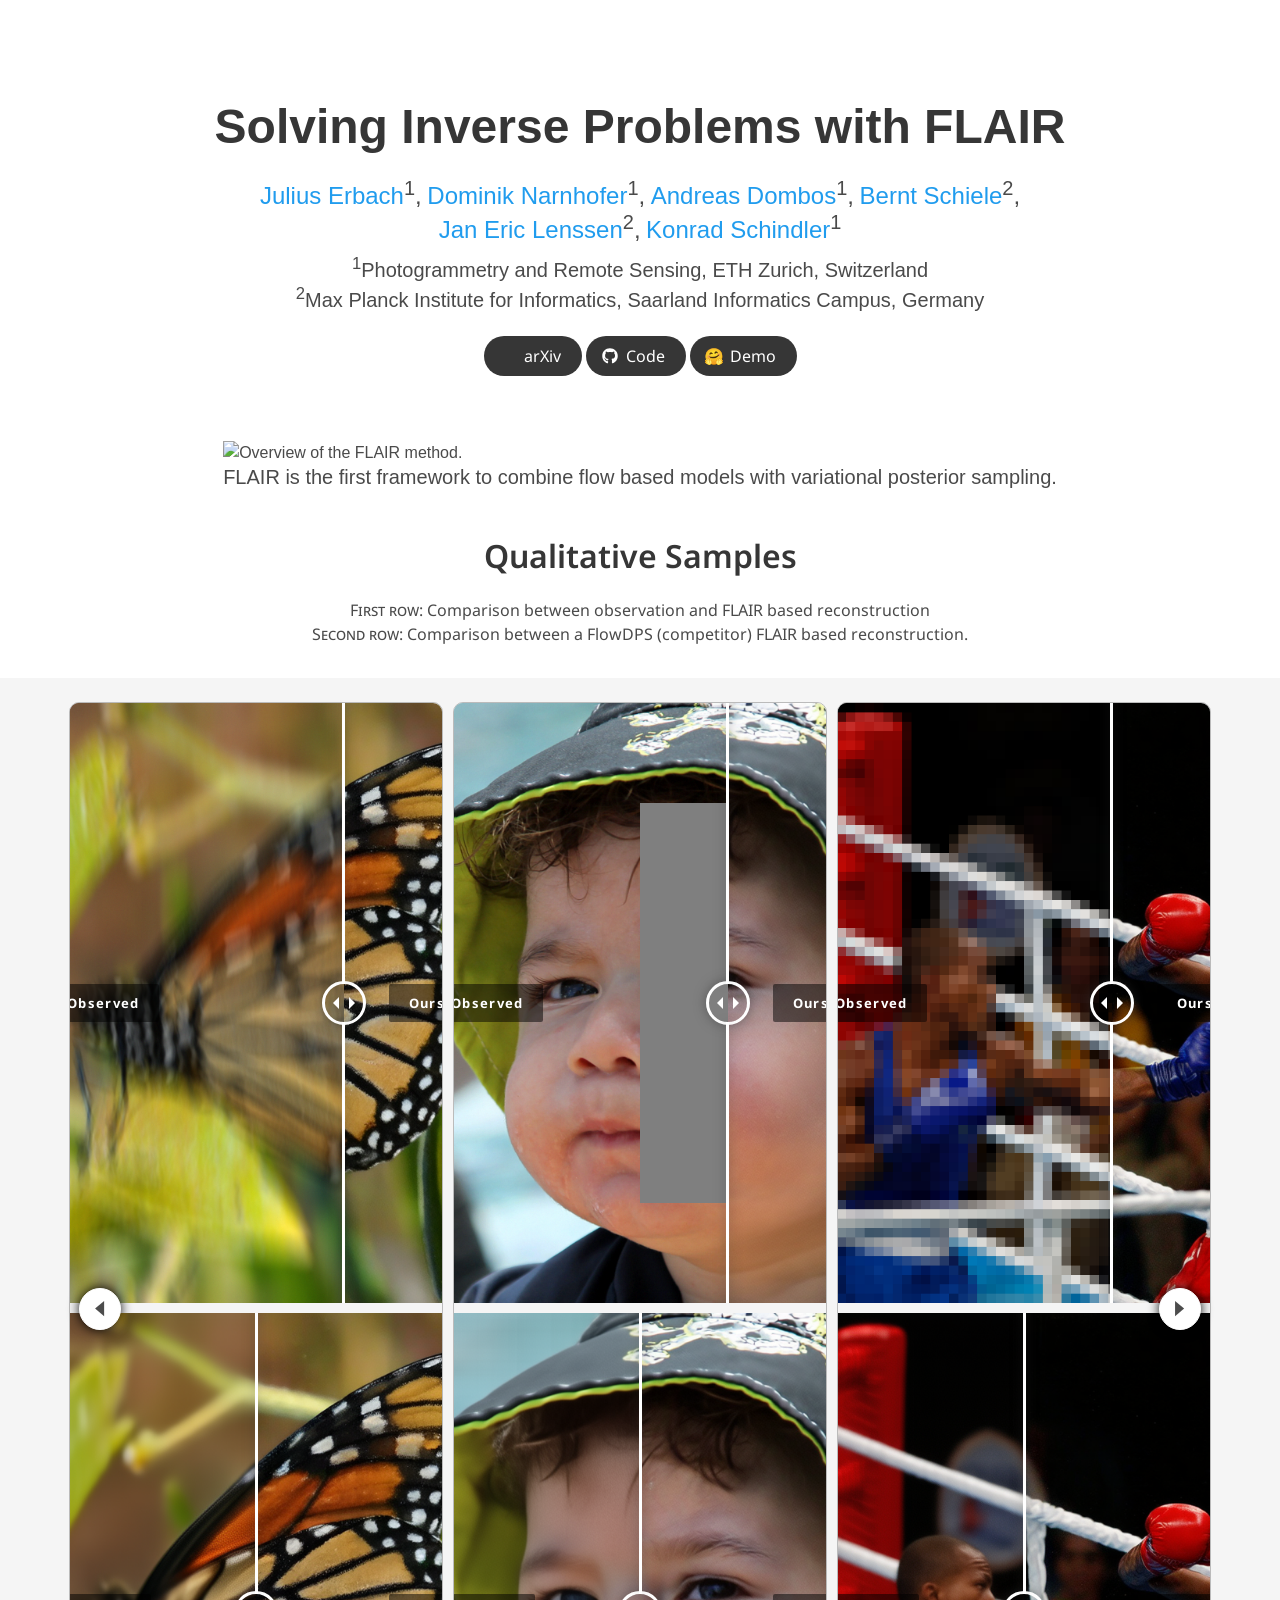
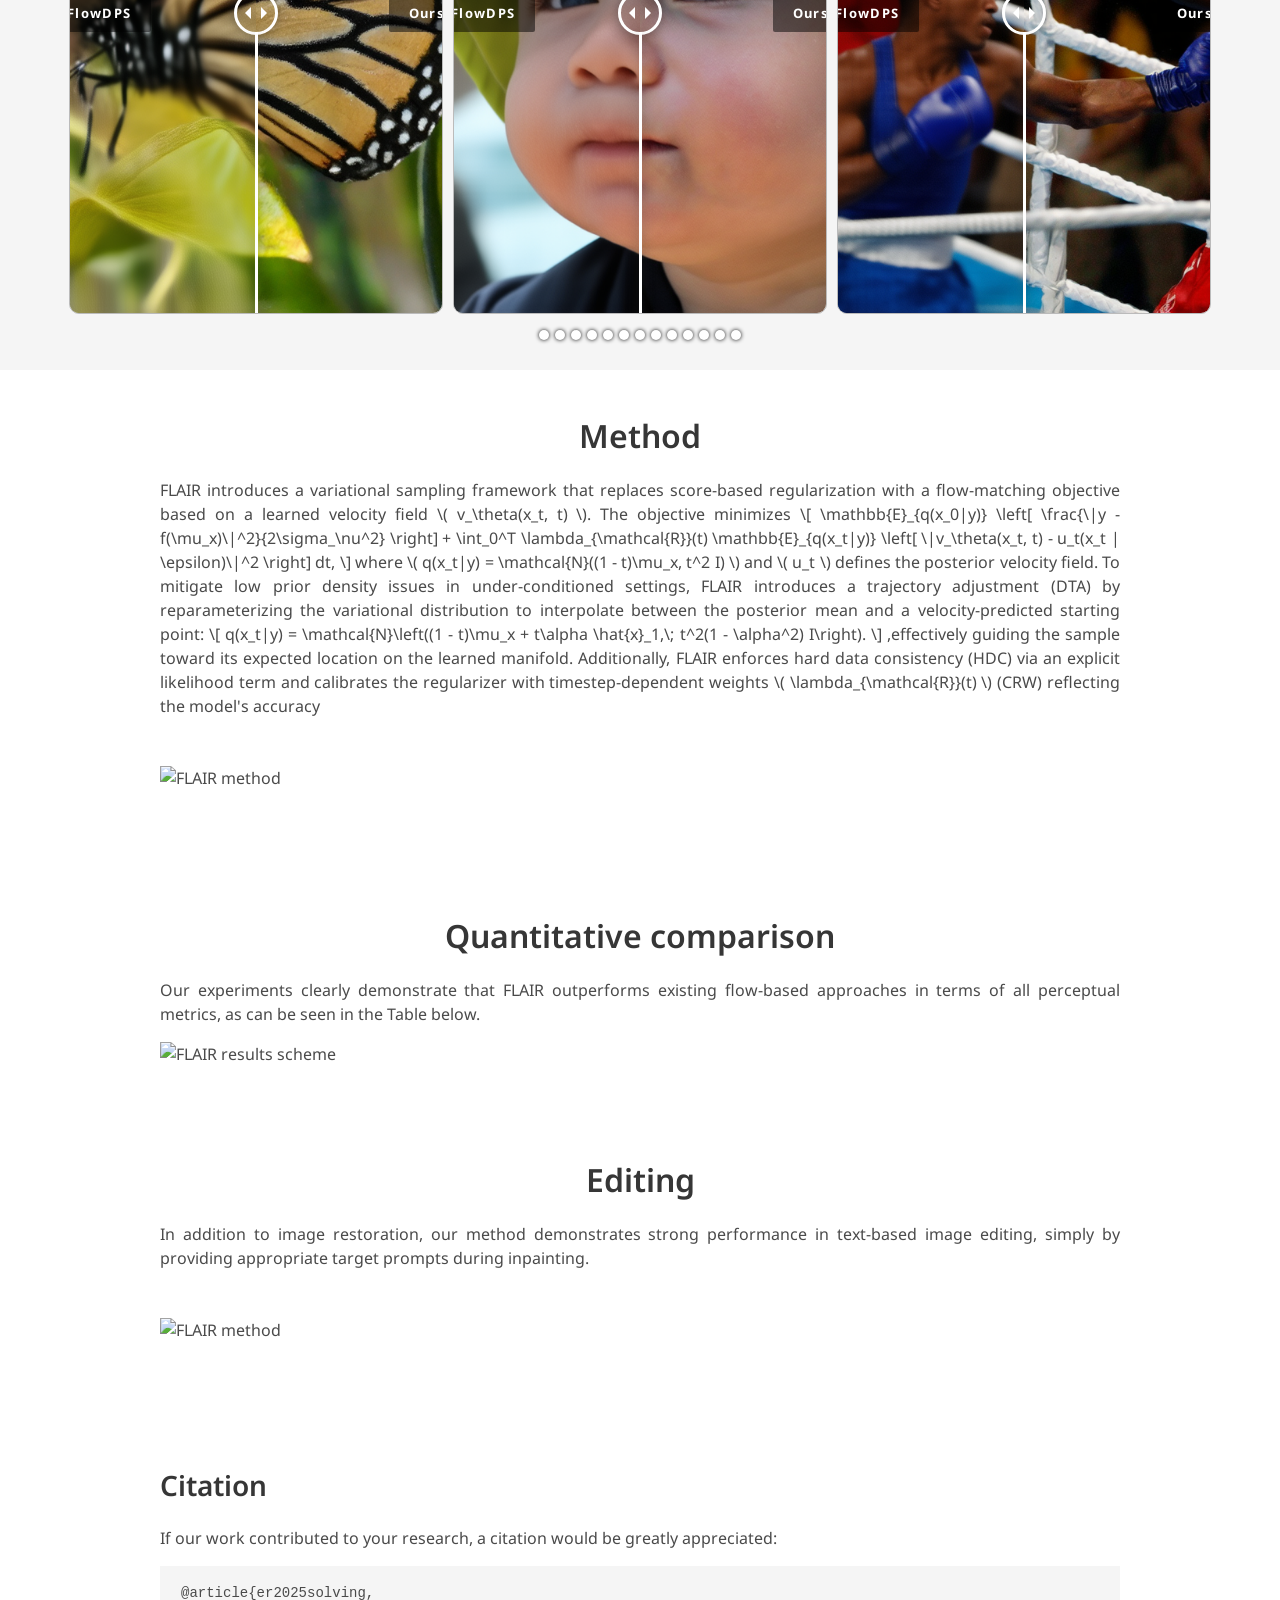
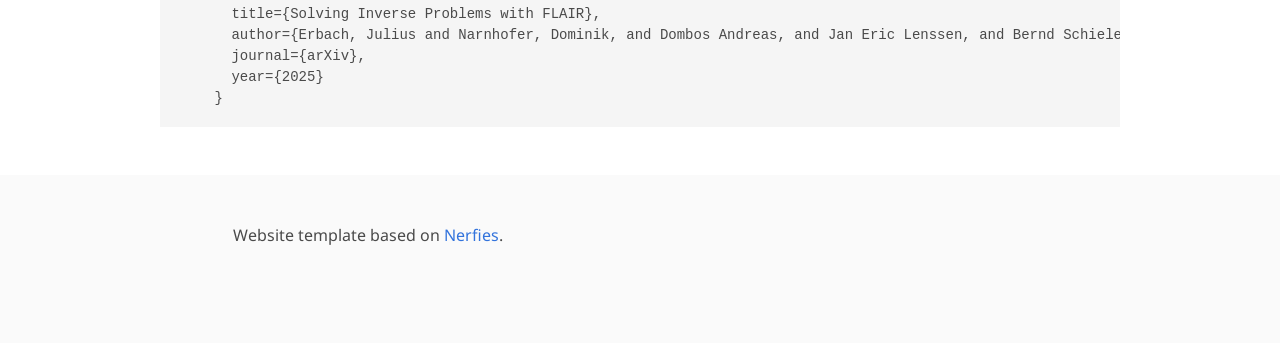
==== index.html @ f35fcb61 "init" ====
<!DOCTYPE html>
<html>
<head>
  <meta charset="utf-8">
  <meta name="description" content="FLAIR introduces a variational sampling framework with flow-matching objectives for accurate and data-consistent inverse problem solving..">
  <meta name="keywords" content="FLAIR, Inverse Problems, Flow Matching, SD3, Variational Posterior Sampling">
  <meta name="viewport" content="width=device-width, initial-scale=1">
  <meta name="robots" content="index, follow">
  <link rel="canonical" href="https://inverseFLAIR.github.io/">
  <title>Solving Inverse Problems with FLAIR</title>


  <meta property="og:title" content="Solving Inverse Problems with FLAIR">
  <meta property="og:description" content="FLAIR is a variational posterior sampling framework using flow matching models.">
  <meta property="og:type" content="article">
  <meta property="og:url" content="https://inverseFLAIR.github.io/">
  <meta property="og:image" content="https://inverseFLAIR.github.io/static/imgs/teaser3.svg">

  <meta name="twitter:card" content="summary_large_image">
  <meta name="twitter:title" content="Solving Inverse Problems with FLAIR">
  <meta name="twitter:description" content="FLAIR is a variational posterior sampling framework using flow matching models.">
  <meta name="twitter:image" content="https://inverseFLAIR.github.io/static/imgs/teaser3.svg">




  <!-- Google tag (gtag.js) -->
  <!--
  <script async src="https://www.googletagmanager.com/gtag/js?id=G-ESZM8CZ1BH"></script>
  <script>
    window.dataLayer = window.dataLayer || [];
    function gtag(){dataLayer.push(arguments);}
    gtag('js', new Date());

    gtag('config', 'G-ESZM8CZ1BH');
  </script>
  -->

  <link href="https://fonts.googleapis.com/css?family=Google+Sans|Noto+Sans|Castoro"
        rel="stylesheet">

  <link rel="stylesheet" href="./static/css/bulma.min.css">
  <link rel="stylesheet" href="./static/css/bulma-carousel.min.css">
  <link rel="stylesheet" href="./static/css/bulma-slider.min.css">
  <link rel="stylesheet" href="./static/css/twentytwenty.css">
  <link rel="stylesheet" href="./static/css/fontawesome.all.min.css">
  <link rel="stylesheet"
        href="https://cdn.jsdelivr.net/gh/jpswalsh/academicons@1/css/academicons.min.css">
  <link rel="stylesheet" href="./static/css/index.css">
  <!-- <link rel="icon" href="./static/images/fire.svg"> -->


  <script src="./js/jquery-3.2.1.min.js"></script>
  <script src="./js/jquery.event.move.js"></script>
  <script src="./js/jquery.twentytwenty.js"></script>
  <script src="./js/bulma-carousel.min.js"></script>
  <script src="./js/bulma-slider.min.js"></script>
  <script src="./js/fontawesome.all.min.js"></script>

  <!--MathJax-->
  <script>
    window.MathJax = {
      tex: {
        inlineMath: [['$', '$'], ['\\(', '\\)']]
      },
      svg: {
        fontCache: 'global'
      }
    };
  </script>
  <script type="text/javascript" id="MathJax-script" async src="https://cdn.jsdelivr.net/npm/mathjax@3/es5/tex-mml-chtml.js"></script>

  <script src="./static/js/index.js"></script>
</head>
<body>

<nav class="navbar" role="navigation" aria-label="main navigation">
  <div class="navbar-brand">
    <a role="button" class="navbar-burger" aria-label="menu" aria-expanded="false">
      <span aria-hidden="true"></span>
      <span aria-hidden="true"></span>
      <span aria-hidden="true"></span>
    </a>
  </div>
</nav>

<section class="hero">
  <div class="hero-body">
    <div class="container is-max-desktop">
      <div class="columns is-centered">
        <div class="column has-text-centered">
          <h1 class="title is-1 is-size-3-mobile publication-title">Solving Inverse Problems with FLAIR</h1>
          <div class="is-size-5 publication-authors">
            <span class="author-block">
              <a href="https://scholar.google.com/citations?user=ZLY6D_QAAAAJ&hl=de">Julius Erbach</a><sup>1</sup>,</span>
            <span class="author-block">
              <a href="https://scholar.google.com/citations?user=tFx8AhkAAAAJ&hl=en">Dominik Narnhofer</a><sup>1</sup>,</span>
            <span class="author-block">
              <a href="">Andreas Dombos</a><sup>1</sup>,
            </span>
            <span class="author-block">
              <a href="https://www.mpi-inf.mpg.de/departments/computer-vision-and-machine-learning/people/bernt-schiele">Bernt Schiele</a><sup>2</sup>,
            </span>
            <span class="author-block">
              <a href="https://geometric-rl.mpi-inf.mpg.de/">Jan Eric Lenssen</a><sup>2</sup>,
            </span>
            <span class="author-block">
              <a href="https://scholar.google.ch/citations?user=FZuNgqIAAAAJ&hl=en">Konrad Schindler</a><sup>1</sup>
            </span>
          </div>

          <div class="is-size-5 publication-authors footer-section">
            <span class="author-block-footer"><sup>1</sup>Photogrammetry and Remote Sensing, ETH Zurich, Switzerland</span>
            <span class="author-block-footer"><sup>2</sup>Max Planck Institute for Informatics, Saarland Informatics Campus, Germany</span>
          </div>

          <div class="column has-text-centered">
            <div class="publication-links">
              <!-- PDF Link. -->
              <!--<span class="link-block">
                <a href="static/pdf/paper.pdf" target="_blank"
                   class="external-link button is-normal is-rounded is-dark">
                  <span class="icon">
                      <i class="fas fa-file-pdf"></i>
                  </span>
                  <span>Paper</span>
                </a>
              </span>-->
              <span class="link-block">
                <a href="XXX" target="_blank"
                   class="external-link button is-normal is-rounded is-dark">
                  <span class="icon">
                      <i class="ai ai-arxiv"></i>
                  </span>
                  <span>arXiv</span>
                </a>
              </span>
              <!-- Code Link. -->
              <span class="link-block">
                <a href="XXX" target="_blank"
                   class="external-link button is-normal is-rounded is-dark">
                  <span class="icon">
                      <i class="fab fa-github"></i>
                  </span>
                  <span>Code</span>
                  </a>
              </span>
              <!-- Hugging Face Space -->
              <span class="link-block">
                <a href="XXX" target="_blank" rel="noopener noreferrer"
                    class="external-link button is-normal is-rounded is-dark">
                <span class="icon">
                    &#129303;
                </span>
                <span>Demo</span>
                </a>
                </span>
            </div>

          </div>
        </div>
      </div>
    </div>
  </div>
</section>

<section class="hero teaser">
  <div class="container is-max-desktop">
    <div class="hero-body">
      <img id="method_train" width="100%" src="./static/imgs/teaser3.svg" alt="Overview of the FLAIR method."/>
      <h2 class="subtitle has-text-centered">
          <span class="dnerf">FLAIR</span> is the first framework to combine flow based models with variational posterior sampling.
      </h2>
    </div>
  </div>
</section>

<!--
<section class="section pt-0 pb-4">
  <div class="container is-max-desktop">
    <div class="columns is-centered has-text-centered">
      <div class="column is-four-fifths">
        <h2 class="title is-3">Continuously sampled super resolution</h2>
      </div>
    </div>
  </div>
</section>

<section class="section">
  <div class="container is-max-desktop">
    <div class="columns is-centered">
      <div class="column is-narrow">
        <div class="interpolation-panel
                    is-flex
                    is-align-items-center
                    p-4"
             style="border-radius: 10px; background-color: #f5f5f5;">
          <div class="has-text-centered mr-4"> style="width: 100%;"
                 alt="Interpolate start reference image." />
            <p>Input Image</p>
          </div>
          <div>
            <div id="interpolation-image-wrapper">Loading...</div>
            <p id="scale-info" class="has-text-centered has-text-info"></p>
            <input class="slider is-large is-info"
                   id="interpolation-slider"
                   step="1" min="0" max="100" value="0" type="range">
          </div>
        </div>
      </div>
    </div>
  </div>
</section>
-->




<section class="section pt-0 pb-4">
  <div class="container is-max-desktop">
    <div class="columns is-centered has-text-centered">
      <div class="column is-four-fifths" >
        <h2 class="title is-3 is-spaced">Qualitative Samples</h2>
        <span class="dnerf">First row:</span> Comparison between observation and FLAIR based reconstruction<br>
        <span class="dnerf">Second row:</span> Comparison between a FlowDPS (competitor) FLAIR based reconstruction.

      </div>
    </div>
  </div>
</section>


<section class="hero is-light is-small mt-4" id="gallery">
  <div class="hero-body">
    <div class="container">
      <div id="results-carousel-horizontal" class="carousel results-carousel">


        <div class="twoitem">
          <div class="twentytwenty-container twentytwenty-container-top">
            <div class="cmpcontent">
              <img src="/static/paper_figs/example_images/samples/input/0005.png">
            </div>
            <div class="cmpcontent">
              <img src="/static/paper_figs/example_images/samples/result/5.png">
            </div>
          </div>
          <div class="twentytwenty-container twentytwenty-container-bot">
            <div class="cmpcontent">
              <img src="/static/paper_figs/example_images/samples/flowdps/0005.png">
            </div>
            <div class="cmpcontent">
              <img src="/static/paper_figs/example_images/samples/result/5.png">
            </div>
          </div>
        </div>

        <div class="twoitem">
          <div class="twentytwenty-container twentytwenty-container-top">
            <div class="cmpcontent">
              <img src="/static/paper_figs/example_images/samples/input/70.png">
            </div>
            <div class="cmpcontent">
              <img src="/static/paper_figs/example_images/samples/result/70.png">
            </div>
          </div>
          <div class="twentytwenty-container twentytwenty-container-bot">
            <div class="cmpcontent">
              <img src="/static/paper_figs/example_images/samples/flowdps/70.png">
            </div>
            <div class="cmpcontent">
              <img src="/static/paper_figs/example_images/samples/result/70.png">
            </div>
          </div>
        </div>

        <div class="twoitem">
          <div class="twentytwenty-container twentytwenty-container-top">
            <div class="cmpcontent">
              <img src="/static/paper_figs/example_images/additional_samples_Div2k_SR12/Observation_108.png">
            </div>
            <div class="cmpcontent">
              <img src="/static/paper_figs/example_images/additional_samples_Div2k_SR12/FLAIR_108.png">
            </div>
          </div>
          <div class="twentytwenty-container twentytwenty-container-bot  disable-crop">
            <div class="cmpcontent">
              <img src="/static/paper_figs/example_images/additional_samples_Div2k_SR12/FlowDPS_108.png">
            </div>
            <div class="cmpcontent">
              <img src="/static/paper_figs/example_images/additional_samples_Div2k_SR12/FLAIR_108.png">
            </div>
          </div>
        </div>

        <div class="twoitem">
          <div class="twentytwenty-container twentytwenty-container-top">
            <div class="cmpcontent">
              <img src="/static/paper_figs/example_images/additional_samples_FFHQ_inpaint/Observation_15.png">
            </div>
            <div class="cmpcontent">
              <img src="/static/paper_figs/example_images/additional_samples_FFHQ_inpaint/FLAIR_15.png">
            </div>
          </div>
          <div class="twentytwenty-container twentytwenty-container-bot  disable-crop">
            <div class="cmpcontent">
              <img src="/static/paper_figs/example_images/additional_samples_FFHQ_inpaint/FlowDPS_15.png">
            </div>
            <div class="cmpcontent">
              <img src="/static/paper_figs/example_images/additional_samples_FFHQ_inpaint/FLAIR_15.png">
            </div>
          </div>
        </div>

        <div class="twoitem">
          <div class="twentytwenty-container twentytwenty-container-top">
            <div class="cmpcontent">
              <img src="/static/paper_figs/example_images/additional_samples_Div2k_inpainting/Observation_353.png">
            </div>
            <div class="cmpcontent">
              <img src="/static/paper_figs/example_images/additional_samples_Div2k_inpainting/FLAIR_353.png">
            </div>
          </div>
          <div class="twentytwenty-container twentytwenty-container-bot  disable-crop">
            <div class="cmpcontent">
              <img src="/static/paper_figs/example_images/additional_samples_Div2k_inpainting/FlowDPS_353.png">
            </div>
            <div class="cmpcontent">
              <img src="/static/paper_figs/example_images/additional_samples_Div2k_inpainting/FLAIR_353.png">
            </div>
          </div>
        </div>
        

        <div class="twoitem">
          <div class="twentytwenty-container twentytwenty-container-top">
            <div class="cmpcontent">
              <img src="/static/paper_figs/example_images/additional_samples_Div2k_SR12/Observation_473.png">
            </div>
            <div class="cmpcontent">
              <img src="/static/paper_figs/example_images/additional_samples_Div2k_SR12/FLAIR_473.png">
            </div>
          </div>
          <div class="twentytwenty-container twentytwenty-container-bot  disable-crop">
            <div class="cmpcontent">
              <img src="/static/paper_figs/example_images/additional_samples_Div2k_SR12/FlowDPS_473.png">
            </div>
            <div class="cmpcontent">
              <img src="/static/paper_figs/example_images/additional_samples_Div2k_SR12/FLAIR_473.png">
            </div>
          </div>
        </div>

        <div class="twoitem">
          <div class="twentytwenty-container twentytwenty-container-top">
            <div class="cmpcontent">
              <img src="/static/paper_figs/example_images/additional_samples_FFHQ_SR12/Observation_51.png">
            </div>
            <div class="cmpcontent">
              <img src="/static/paper_figs/example_images/additional_samples_FFHQ_SR12/FLAIR_51.png">
            </div>
          </div>
          <div class="twentytwenty-container twentytwenty-container-bot  disable-crop">
            <div class="cmpcontent">
              <img src="/static/paper_figs/example_images/additional_samples_FFHQ_SR12/FlowDPS_51.png">
            </div>
            <div class="cmpcontent">
              <img src="/static/paper_figs/example_images/additional_samples_FFHQ_SR12/FLAIR_51.png">
            </div>
          </div>
        </div>

        <div class="twoitem">
          <div class="twentytwenty-container twentytwenty-container-top">
            <div class="cmpcontent">
              <img src="/static/paper_figs/example_images/additional_samples_Div2k_mb/Observation_634.png">
            </div>
            <div class="cmpcontent">
              <img src="/static/paper_figs/example_images/additional_samples_Div2k_mb/FLAIR_634.png">
            </div>
          </div>
          <div class="twentytwenty-container twentytwenty-container-bot  disable-crop">
            <div class="cmpcontent">
              <img src="/static/paper_figs/example_images/additional_samples_Div2k_mb/FlowDPS_634.png">
            </div>
            <div class="cmpcontent">
              <img src="/static/paper_figs/example_images/additional_samples_Div2k_mb/FLAIR_634.png">
            </div>
          </div>
        </div>

       

        <div class="twoitem">
          <div class="twentytwenty-container twentytwenty-container-top">
            <div class="cmpcontent">
              <img src="/static/paper_figs/example_images/additional_samples_FFHQ_inpaint/Observation_691.png">
            </div>
            <div class="cmpcontent">
              <img src="/static/paper_figs/example_images/additional_samples_FFHQ_inpaint/FLAIR_691.png">
            </div>
          </div>
          <div class="twentytwenty-container twentytwenty-container-bot  disable-crop">
            <div class="cmpcontent">
              <img src="/static/paper_figs/example_images/additional_samples_FFHQ_inpaint/FlowDPS_691.png">
            </div>
            <div class="cmpcontent">
              <img src="/static/paper_figs/example_images/additional_samples_FFHQ_inpaint/FLAIR_691.png">
            </div>
          </div>
        </div>

        <div class="twoitem">
          <div class="twentytwenty-container twentytwenty-container-top">
            <div class="cmpcontent">
              <img src="/static/paper_figs/example_images/additional_samples_Div2k_mb/Observation_8.png">
            </div>
            <div class="cmpcontent">
              <img src="/static/paper_figs/example_images/additional_samples_Div2k_mb/FLAIR_8.png">
            </div>
          </div>
          <div class="twentytwenty-container twentytwenty-container-bot  disable-crop">
            <div class="cmpcontent">
              <img src="/static/paper_figs/example_images/additional_samples_Div2k_mb/FlowDPS_8.png">
            </div>
            <div class="cmpcontent">
              <img src="/static/paper_figs/example_images/additional_samples_Div2k_mb/FLAIR_8.png">
            </div>
          </div>
        </div>

        <div class="twoitem">
          <div class="twentytwenty-container twentytwenty-container-top">
            <div class="cmpcontent">
              <img src="/static/paper_figs/example_images/additional_samples_FFHQ_SR12/Observation_3.png">
            </div>
            <div class="cmpcontent">
              <img src="/static/paper_figs/example_images/additional_samples_FFHQ_SR12/FLAIR_3.png">
            </div>
          </div>
          <div class="twentytwenty-container twentytwenty-container-bot  disable-crop">
            <div class="cmpcontent">
              <img src="/static/paper_figs/example_images/additional_samples_FFHQ_SR12/FlowDPS_3.png">
            </div>
            <div class="cmpcontent">
              <img src="/static/paper_figs/example_images/additional_samples_FFHQ_SR12/FLAIR_3.png">
            </div>
          </div>
        </div>

        <div class="twoitem">
          <div class="twentytwenty-container twentytwenty-container-top">
            <div class="cmpcontent">
              <img src="/static/paper_figs/example_images/additional_samples_Div2k_inpainting/Observation_590.png">
            </div>
            <div class="cmpcontent">
              <img src="/static/paper_figs/example_images/additional_samples_Div2k_inpainting/FLAIR_590.png">
            </div>
          </div>
          <div class="twentytwenty-container twentytwenty-container-bot  disable-crop">
            <div class="cmpcontent">
              <img src="/static/paper_figs/example_images/additional_samples_Div2k_inpainting/FlowDPS_590.png">
            </div>
            <div class="cmpcontent">
              <img src="/static/paper_figs/example_images/additional_samples_Div2k_inpainting/FLAIR_590.png">
            </div>
          </div>
        </div>

        <div class="twoitem">
          <div class="twentytwenty-container twentytwenty-container-top">
            <div class="cmpcontent">
              <img src="/static/paper_figs/example_images/additional_samples_FFHQ_SR12/Observation_511.png">
            </div>
            <div class="cmpcontent">
              <img src="/static/paper_figs/example_images/additional_samples_FFHQ_SR12/FLAIR_511.png">
            </div>
          </div>
          <div class="twentytwenty-container twentytwenty-container-bot  disable-crop">
            <div class="cmpcontent">
              <img src="/static/paper_figs/example_images/additional_samples_FFHQ_SR12/FlowDPS_511.png">
            </div>
            <div class="cmpcontent">
              <img src="/static/paper_figs/example_images/additional_samples_FFHQ_SR12/FLAIR_511.png">
            </div>
          </div>
        </div>


      </div>
    </div>
  </div>
</section>



<section class="section">
  <div class="container is-max-desktop">
    <div class="columns is-centered has-text-centered">
      <div class="column is-four-fifths"  style="width: 100%;">
        <h2 class="title is-3">Method</h2>
        <div class="content has-text-justified">
          <p>
            <!-- FLAIR introduces a variational posterior sampling framework that approximates the posterior flow based on a learned velocity field \( v_\theta(x_t, t) \), guiding samples along a probabilistic trajectory between noise and data. It enforces hard data consistency (HDC) via an explicit likelihood term and calibrates the regularizer with timestep-dependent weights (CRW) reflecting the model's accuracy. To mitigate low prior density issues in under-conditioned settings, FLAIR introduces a trajectory adjustment (DTA) by reparameterizing the variational distribution to interpolate between the posterior mean and a velocity-predicted endpoint, enhancing stability and consistency of the sampled trajectories. -->
            FLAIR introduces a variational sampling framework that replaces score-based regularization with a flow-matching objective based on a learned velocity field \( v_\theta(x_t, t) \). The objective minimizes
            \[
            \mathbb{E}_{q(x_0|y)} \left[ \frac{\|y - f(\mu_x)\|^2}{2\sigma_\nu^2} \right] + \int_0^T \lambda_{\mathcal{R}}(t) \mathbb{E}_{q(x_t|y)} \left[ \|v_\theta(x_t, t) - u_t(x_t | \epsilon)\|^2 \right] dt,
            \]
            where \( q(x_t|y) = \mathcal{N}((1 - t)\mu_x, t^2 I) \) and \( u_t \) defines the posterior velocity field. 
            To mitigate low prior density issues in under-conditioned settings, FLAIR introduces a trajectory adjustment (DTA) by reparameterizing the variational distribution to interpolate between the posterior mean and a velocity-predicted starting point:
            \[
            q(x_t|y) = \mathcal{N}\left((1 - t)\mu_x + t\alpha \hat{x}_1,\; t^2(1 - \alpha^2) I\right).
            \]
            ,effectively guiding the sample toward its expected location on the learned manifold.
            Additionally, FLAIR enforces hard data consistency (HDC) via an explicit likelihood term and calibrates the regularizer with timestep-dependent weights \( \lambda_{\mathcal{R}}(t) \) (CRW) reflecting the model's accuracy      
          </p>
          <p>
            <img id="method_train" width="100%" src="./static/paper_figs/ablation_fig.svg" alt="FLAIR method" style="margin-top: 2em; margin-bottom: 2em;"" />
          </p>
        </div>
      </div>
    </div>
  </div>
</section>



<section class="section">
  <div class="container is-max-desktop">
    <!-- Paper results. -->
    <div class="columns is-centered has-text-centered">
      <div class="column is-four-fifths" style="width: 100%;">
        <h2 class="title is-3">Quantitative comparison</h2>
        <div class="content has-text-justified">
          <p>
            Our experiments clearly demonstrate that FLAIR outperforms existing flow-based approaches in terms of all perceptual metrics, as can be seen in the Table below.
          </p>
          <div class="publication-results">
            <img id="method_train" width="100%" src="./static/table.svg" alt="FLAIR results scheme"/>
          </div>
      </div>
    </div>
    <!--/ Paper results. -->
  </div>
</section>

<section class="section">
  <div class="container is-max-desktop">
    <div class="columns is-centered has-text-centered">
      <div class="column is-four-fifths"  style="width: 100%;">
        <h2 class="title is-3">Editing</h2>
        <div class="content has-text-justified">
          <p>
            In addition to image restoration, our method demonstrates strong performance in text-based image editing, simply by providing appropriate target prompts during inpainting.
          </p>
          <p>
            <img id="method_train" width="100%" src="./static/imgs/julius.svg" alt="FLAIR method" style="margin-top: 2em; margin-bottom: 2em;" />
          </p>
        </div>
      </div>
    </div>
  </div>
</section>


<script>
  $(window).on('load', function() {
    bulmaCarousel.attach('#results-carousel-horizontal', {
      slidesToScroll: 1,
      slidesToShow: 3,
      loop: true,
      infinite: true,
      autoplay: true,
      autoplaySpeed: 10000
    });

    /*bulmaCarousel.attach('#results-carousel-vertical', {
      slidesToScroll: 1,
      slidesToShow: 5,
      loop: true,
      autoplay: false,
    });*/

    $(".twentytwenty-container-top").twentytwenty({
      before_label: 'Observed',
      after_label: 'Ours',
      default_offset_pct: 0.7,
    });

    $(".twentytwenty-container-bot").twentytwenty({
      before_label: 'FlowDPS',
      after_label: 'Ours',
      default_offset_pct: 0.5,
    });

    // $(".twentytwenty-container-bottom").twentytwenty({
    //   before_label: 'FlowDPS',
    //   after_label: 'Ours',
    //   default_offset_pct: 0.5,
    // });

    $('.results-carousel').css({
      'max-height': '1500px',
      'visibility': 'visible'
    });
  });
</script>


<section class="section" id="BibTeX">
  <div class="container is-max-desktop content">
    <h2 class="title">Citation</h2>
    <p>If our work contributed to your research, a citation would be greatly appreciated:</p>
    <pre><code>@article{er2025solving,
      title={Solving Inverse Problems with FLAIR},
      author={Erbach, Julius and Narnhofer, Dominik, and Dombos Andreas, and Jan Eric Lenssen, and Bernd Schiele and Schindler, Konrad},
      journal={arXiv},
      year={2025}
    }</code></pre>
  </div>
</section>


<footer class="footer">
  <div class="container">
    </div>
    <div class="columns is-centered">
      <div class="column is-8">
        <div class="content">
          <p>
            Website template based on <a href="https://nerfies.github.io/">Nerfies</a>.
          </p>
        </div>
      </div>
    </div>
  </div>
</footer>

</body>
</html>
---- static/css/twentytwenty.css ----
.twentytwenty-horizontal .twentytwenty-handle:before,
.twentytwenty-horizontal .twentytwenty-handle:after,
.twentytwenty-vertical .twentytwenty-handle:before,
.twentytwenty-vertical .twentytwenty-handle:after {
    content: " ";
    display: block;
    background: white;
    position: absolute;
    z-index: 30;
    -webkit-box-shadow: 0px 0px 12px rgba(51, 51, 51, 0.5);
    -moz-box-shadow: 0px 0px 12px rgba(51, 51, 51, 0.5);
    box-shadow: 0px 0px 12px rgba(51, 51, 51, 0.5);
}

.twentytwenty-horizontal .twentytwenty-handle:before,
.twentytwenty-horizontal .twentytwenty-handle:after {
    width: 3px;
    height: 9999px;
    left: 50%;
    margin-left: -1.5px;
}

.twentytwenty-vertical .twentytwenty-handle:before,
.twentytwenty-vertical .twentytwenty-handle:after {
    width: 9999px;
    height: 3px;
    top: 50%;
    margin-top: -1.5px;
}

.twentytwenty-before-label,
.twentytwenty-after-label,
.twentytwenty-overlay {
    position: absolute;
    top: 0;
    width: 100%;
    height: 100%;
}

.twentytwenty-before-label,
.twentytwenty-after-label,
.twentytwenty-overlay {
    -webkit-transition-duration: 0.5s;
    -moz-transition-duration: 0.5s;
    transition-duration: 0.5s;
}

.twentytwenty-before-label,
.twentytwenty-after-label {
    -webkit-transition-property: opacity;
    -moz-transition-property: opacity;
    transition-property: opacity;
}

.twentytwenty-before-label:before,
.twentytwenty-after-label:before {
    color: white;
    font-size: 13px;
    letter-spacing: 0.1em;
}

.twentytwenty-before-label:before,
.twentytwenty-after-label:before {
    position: absolute;
    background: rgba(255, 255, 255, 0.2);
    line-height: 38px;
    padding: 0 20px;
    -webkit-border-radius: 2px;
    -moz-border-radius: 2px;
    border-radius: 2px;
}

.twentytwenty-horizontal .twentytwenty-before-label:before,
.twentytwenty-horizontal .twentytwenty-after-label:before {
    top: 50%;
    margin-top: -19px;
}

.twentytwenty-vertical .twentytwenty-before-label:before,
.twentytwenty-vertical .twentytwenty-after-label:before {
    left: 50%;
    margin-left: -45px;
    text-align: center;
    width: 90px;
}

.twentytwenty-left-arrow,
.twentytwenty-right-arrow,
.twentytwenty-up-arrow,
.twentytwenty-down-arrow {
    width: 0;
    height: 0;
    border: 6px inset transparent;
    position: absolute;
}

.twentytwenty-left-arrow,
.twentytwenty-right-arrow {
    top: 50%;
    margin-top: -6px;
}

.twentytwenty-up-arrow,
.twentytwenty-down-arrow {
    left: 50%;
    margin-left: -6px;
}

.twentytwenty-container {
    -webkit-box-sizing: content-box;
    -moz-box-sizing: content-box;
    box-sizing: content-box;
    z-index: 0;
    overflow: hidden;
    position: relative;
    -webkit-user-select: none;
    -moz-user-select: none;
    -ms-user-select: none;
}

.twentytwenty-container .cmpcontent {
    display: block;
    max-width: 100%;
    width: 100%;
    height: 100%;
    object-fit: cover;
    object-position: center;
}

.twentytwenty-container img {
    width: 100%;
    height: 100%;
    object-fit: cover;
    object-position: center;
}

.twentytwenty-container .cmpcontent.twentytwenty-before {
    position: absolute;
    top: 0;
    bottom: 0;
    left: 0;
    right: 0;
}

.twentytwenty-container.active .twentytwenty-overlay,
.twentytwenty-container.active :hover.twentytwenty-overlay {
    background: rgba(0, 0, 0, 0);
}

.twentytwenty-container.active .twentytwenty-overlay .twentytwenty-before-label,
.twentytwenty-container.active .twentytwenty-overlay .twentytwenty-after-label,
.twentytwenty-container.active
    :hover.twentytwenty-overlay
    .twentytwenty-before-label,
.twentytwenty-container.active
    :hover.twentytwenty-overlay
    .twentytwenty-after-label {
    opacity: 0;
}

.twentytwenty-container * {
    -webkit-box-sizing: content-box;
    -moz-box-sizing: content-box;
    box-sizing: content-box;
}

.twentytwenty-before-label {
    opacity: 0;
}

.twentytwenty-before-label:before {
    content: attr(data-content);
}

.twentytwenty-after-label {
    opacity: 0;
}

.twentytwenty-after-label:before {
    content: attr(data-content);
}

.twentytwenty-horizontal .twentytwenty-before-label:before {
    left: 10px;
}

.twentytwenty-horizontal .twentytwenty-after-label:before {
    right: 10px;
}

.twentytwenty-vertical .twentytwenty-before-label:before {
    top: 10px;
}

.twentytwenty-vertical .twentytwenty-after-label:before {
    bottom: 10px;
}

.twentytwenty-overlay {
    -webkit-transition-property: background;
    -moz-transition-property: background;
    transition-property: background;
    background: rgba(0, 0, 0, 0);
    z-index: 25;
}

.twentytwenty-overlay:hover {
    background: rgba(0, 0, 0, 0.5);
}

.twentytwenty-overlay:hover .twentytwenty-after-label {
    opacity: 1;
}

.twentytwenty-overlay:hover .twentytwenty-before-label {
    opacity: 1;
}

.twentytwenty-before {
    z-index: 20;
}

.twentytwenty-after {
    z-index: 0;
}

.twentytwenty-handle {
    height: 38px;
    width: 38px;
    position: absolute;
    left: 50%;
    top: 50%;
    margin-left: -22px;
    margin-top: -22px;
    border: 3px solid white;
    -webkit-border-radius: 1000px;
    -moz-border-radius: 1000px;
    border-radius: 1000px;
    -webkit-box-shadow: 0px 0px 12px rgba(51, 51, 51, 0.5);
    -moz-box-shadow: 0px 0px 12px rgba(51, 51, 51, 0.5);
    box-shadow: 0px 0px 12px rgba(51, 51, 51, 0.5);
    z-index: 40;
    cursor: pointer;
}

.twentytwenty-horizontal .twentytwenty-handle:before {
    bottom: 50%;
    margin-bottom: 22px;
    -webkit-box-shadow:
        0 3px 0 white,
        0px 0px 12px rgba(51, 51, 51, 0.5);
    -moz-box-shadow:
        0 3px 0 white,
        0px 0px 12px rgba(51, 51, 51, 0.5);
    box-shadow:
        0 3px 0 white,
        0px 0px 12px rgba(51, 51, 51, 0.5);
}

.twentytwenty-horizontal .twentytwenty-handle:after {
    top: 50%;
    margin-top: 22px;
    -webkit-box-shadow:
        0 -3px 0 white,
        0px 0px 12px rgba(51, 51, 51, 0.5);
    -moz-box-shadow:
        0 -3px 0 white,
        0px 0px 12px rgba(51, 51, 51, 0.5);
    box-shadow:
        0 -3px 0 white,
        0px 0px 12px rgba(51, 51, 51, 0.5);
}

.twentytwenty-vertical .twentytwenty-handle:before {
    left: 50%;
    margin-left: 22px;
    -webkit-box-shadow:
        3px 0 0 white,
        0px 0px 12px rgba(51, 51, 51, 0.5);
    -moz-box-shadow:
        3px 0 0 white,
        0px 0px 12px rgba(51, 51, 51, 0.5);
    box-shadow:
        3px 0 0 white,
        0px 0px 12px rgba(51, 51, 51, 0.5);
}

.twentytwenty-vertical .twentytwenty-handle:after {
    right: 50%;
    margin-right: 22px;
    -webkit-box-shadow:
        -3px 0 0 white,
        0px 0px 12px rgba(51, 51, 51, 0.5);
    -moz-box-shadow:
        -3px 0 0 white,
        0px 0px 12px rgba(51, 51, 51, 0.5);
    box-shadow:
        -3px 0 0 white,
        0px 0px 12px rgba(51, 51, 51, 0.5);
}

.twentytwenty-left-arrow {
    border-right: 6px solid white;
    left: 50%;
    margin-left: -17px;
}

.twentytwenty-right-arrow {
    border-left: 6px solid white;
    right: 50%;
    margin-right: -17px;
}

.twentytwenty-up-arrow {
    border-bottom: 6px solid white;
    top: 50%;
    margin-top: -17px;
}

.twentytwenty-down-arrow {
    border-top: 6px solid white;
    bottom: 50%;
    margin-bottom: -17px;
}
---- static/css/index.css ----
body {
    font-family: "Noto Sans", sans-serif;
}

.footer .icon-link {
    font-size: 25px;
    color: #000;
}

.link-block a {
    margin-top: 5px;
    margin-bottom: 5px;
}

.dnerf {
    font-variant: small-caps;
}

.teaser .hero-body {
    padding-top: 0;
    padding-bottom: 3rem;
}

.teaser {
    font-family: "Google Sans", sans-serif;
}

.publication-title {
}

.publication-banner {
    max-height: parent;
}

.publication-banner video {
    position: relative;
    left: auto;
    top: auto;
    transform: none;
    object-fit: fit;
}

.publication-header .hero-body {
}

.publication-title {
    font-family: "Google Sans", sans-serif;
}

.publication-authors {
    font-family: "Google Sans", sans-serif;
}

.author-block-footer {
    margin-bottom: 0.3em !important;
}

.publication-venue {
    color: #555;
    width: fit-content;
    font-weight: bold;
}

.publication-awards {
    color: #ff3860;
    width: fit-content;
    font-weight: bolder;
}

.publication-authors {
}

.publication-authors a {
    color: hsl(204, 86%, 53%) !important;
}

.publication-authors a:hover {
    text-decoration: underline;
}

.author-block {
    display: inline-block;
    margin: 0; /* Removes extra margin between lines */
    line-height: 1; /* Adjusts the space between lines if needed */
    font-size: 1.2em; /* Adjust this value as needed */
}

.author-block-footer {
    display: block;
    margin: 0; /* Removes extra margin between lines */
    line-height: 1; /* Adjusts the space between lines if needed */
    font-size: 0.9em; /* Adjust this value as needed */
}

.footer-section {
    margin-top: 0.5em; /* Adjust the spacing as needed */
    margin-bottom: 0.5em; /* Adjust the spacing as needed */
}

.publication-banner img {
}

.publication-authors {
    /*color: #4286f4;*/
}

.publication-video {
    position: relative;
    width: 100%;
    height: 0;
    padding-bottom: 56.25%;

    overflow: hidden;
    border-radius: 10px !important;
}

.publication-video iframe {
    position: absolute;
    top: 0;
    left: 0;
    width: 100%;
    height: 100%;
}

.publication-body img {
}

.results-carousel {
    visibility: hidden;
    overflow: hidden;
    width: 100%;
    max-height: 0;
}

.results-carousel .oneitem {
    background-color: #bbb;
    display: flex;
    flex-direction: column;
    height: calc(100% - 70px);
    margin-top: 0;
    margin-left: 5px;
    margin-right: 5px;
    overflow: hidden;
    border: 1px solid #bbb;
    border-radius: 13px;
    padding: 0;
    font-size: 0;
    max-height: 560px;
    overflow-y: auto;
}

.results-carousel .oneitem .twitter-tweet {
    margin-top: 0 !important;
    margin-bottom: 0 !important;
}

.results-carousel .twoitem {
    background-color: #000;
    display: flex;
    flex-direction: column;
    align-items: center;
    justify-content: center;
    margin-top: 0;
    margin-bottom: 56px;
    margin-left: 5px;
    margin-right: 5px;
    overflow: hidden;
    border: 1px solid #bbb;
    border-radius: 10px;
    padding: 0;
    font-size: 0;
}

#results-carousel-horizontal .twentytwenty-container {
    aspect-ratio: 0.73;
    width: 100%;
    /* aspect-ratio: unset;     */
    height: 600px;
    position: relative;
}

#results-carousel-horizontal .twentytwenty-wrapper {
}

#results-carousel-horizontal .twoitem {
    background-color: transparent;
    border: none;
    gap: 10px;
    border: 1px solid #bbb;
}

#gallery .hero-body {
    padding-bottom: 0 !important;
}

#results-carousel-vertical .twentytwenty-container {
    aspect-ratio: 0.75;
}

.twentytwenty-overlay {
    font-size: 14px;
    font-weight: bold;
}

.twentytwenty-overlay:hover {
    background: rgba(0, 0, 0, 0) !important;
}

.twentytwenty-overlay .twentytwenty-after-label {
    opacity: 1 !important;
}

.twentytwenty-overlay .twentytwenty-after-label::before {
    background: rgba(0, 0, 0, 0.5);
}

.twentytwenty-overlay .twentytwenty-before-label {
    opacity: 1 !important;
}

.twentytwenty-overlay .twentytwenty-before-label::before {
    background: rgba(0, 0, 0, 0.5);
}

/* Ensure .cmpcontent stretches inside the container */
.twentytwenty-container .cmpcontent {
    width: 100%;
    height: 100%;
    position: relative;
}

\.twentytwenty-container .cmpcontent img {
    width: 100%;
    height: 100%;
    object-fit: cover; /* Crop/zoom images to fill container */
    display: block;
}

.twentytwenty-container-bottom .cmpcontent {
    position: relative;
    overflow: hidden; /* Ensures anything outside the container is hidden */
}

.twentytwenty-container-bottom .cmpcontent img {
    position: absolute;
    top: 50%;
    left: 50%;
    transform: translate(-50%, -50%);
    min-width: 300%;
    min-height: 300%;
    object-fit: cover;
}

.twentytwenty-container-bottom.disable-crop .cmpcontent img {
    position: absolute;
    top: 50%;
    left: 50%;
    transform: translate(-50%, -50%);
    min-width: 100%;
    min-height: 100%;
    /* width: 200%; */
    /* height: auto; */
    object-fit: cover; /* or 'fill' if you prefer */
}

.slider-navigation-previous {
    top: calc(50% - 28px);
    left: calc(0% + 15px);
    box-shadow: 0 0 12px rgba(0, 0, 0, 1);
}

.slider-navigation-next {
    top: calc(50% - 28px);
    left: calc(100% - 15px - 42px);
    box-shadow: 0 0 12px rgba(0, 0, 0, 1);
}

.slider-pagination {
    top: calc(100% - 56px);
    display: inline-block;
}

.slider-pagination .slider-page {
    background-color: #fff;
    box-shadow: 0 0 4px rgba(0, 0, 0, 1);
    display: inline-block;
}

.selectable {
    -webkit-touch-callout: all; /* iOS Safari */
    -webkit-user-select: all; /* Safari */
    -khtml-user-select: all; /* Konqueror HTML */
    -moz-user-select: all; /* Firefox */
    -ms-user-select: all; /* Internet Explorer/Edge */
    user-select: all; /* Chrome and Opera */
}

.interpolation-panel {
    background: #f5f5f5;
    border-radius: 10px;
}

.interpolation-panel .interpolation-image {
    width: 100%;
    border-radius: 5px;
}

.interpolation-video-column {
}

.interpolation-panel .slider {
    margin: 0 !important;
}

#interpolation-image-wrapper {
    width: 100%;
}

#scale-info {
    font-size: 1.2em;
}

.interpolation-image,
#interpolation-image-wrapper img {
    max-width: 300px; /* or any desired width */
    height: auto; /* keep aspect ratio */
}

.author-block-footer {
    font-size: 1em !important;
}

.navbar {
    visibility: hidden !important;
}
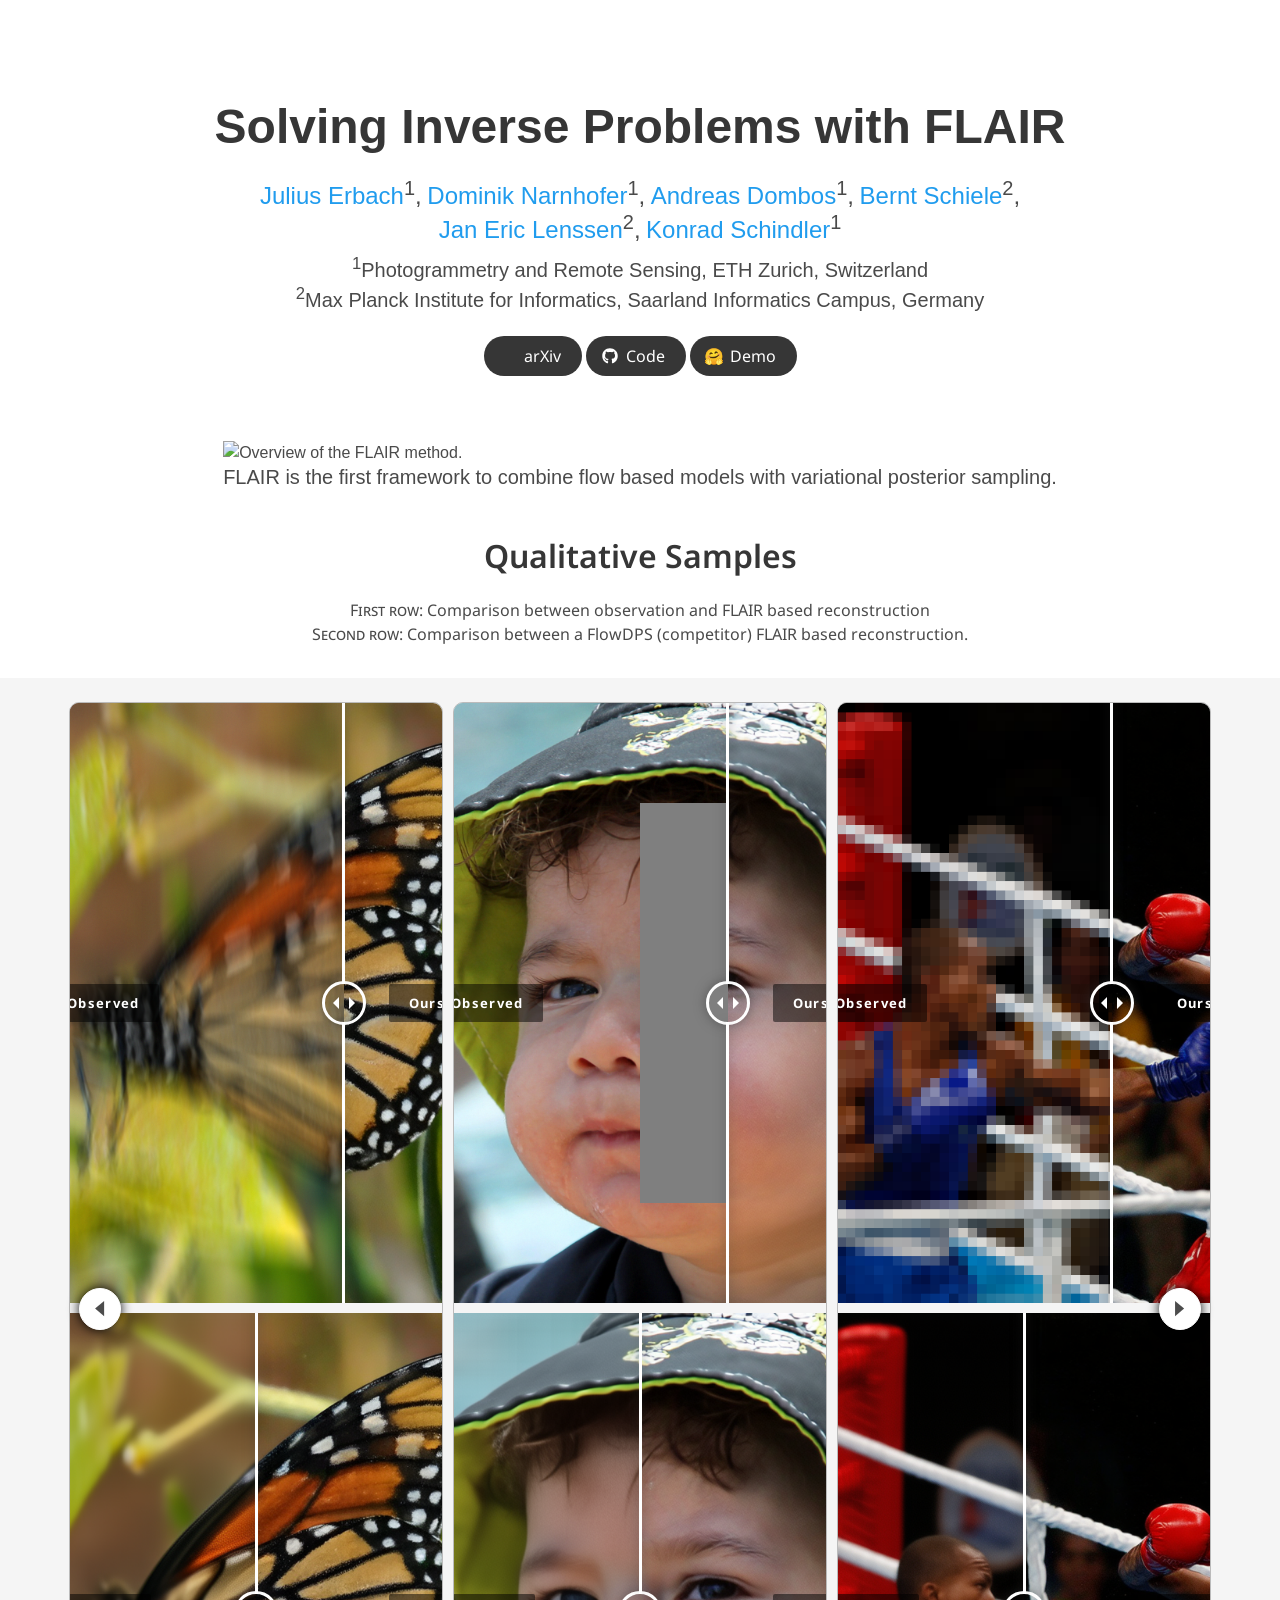
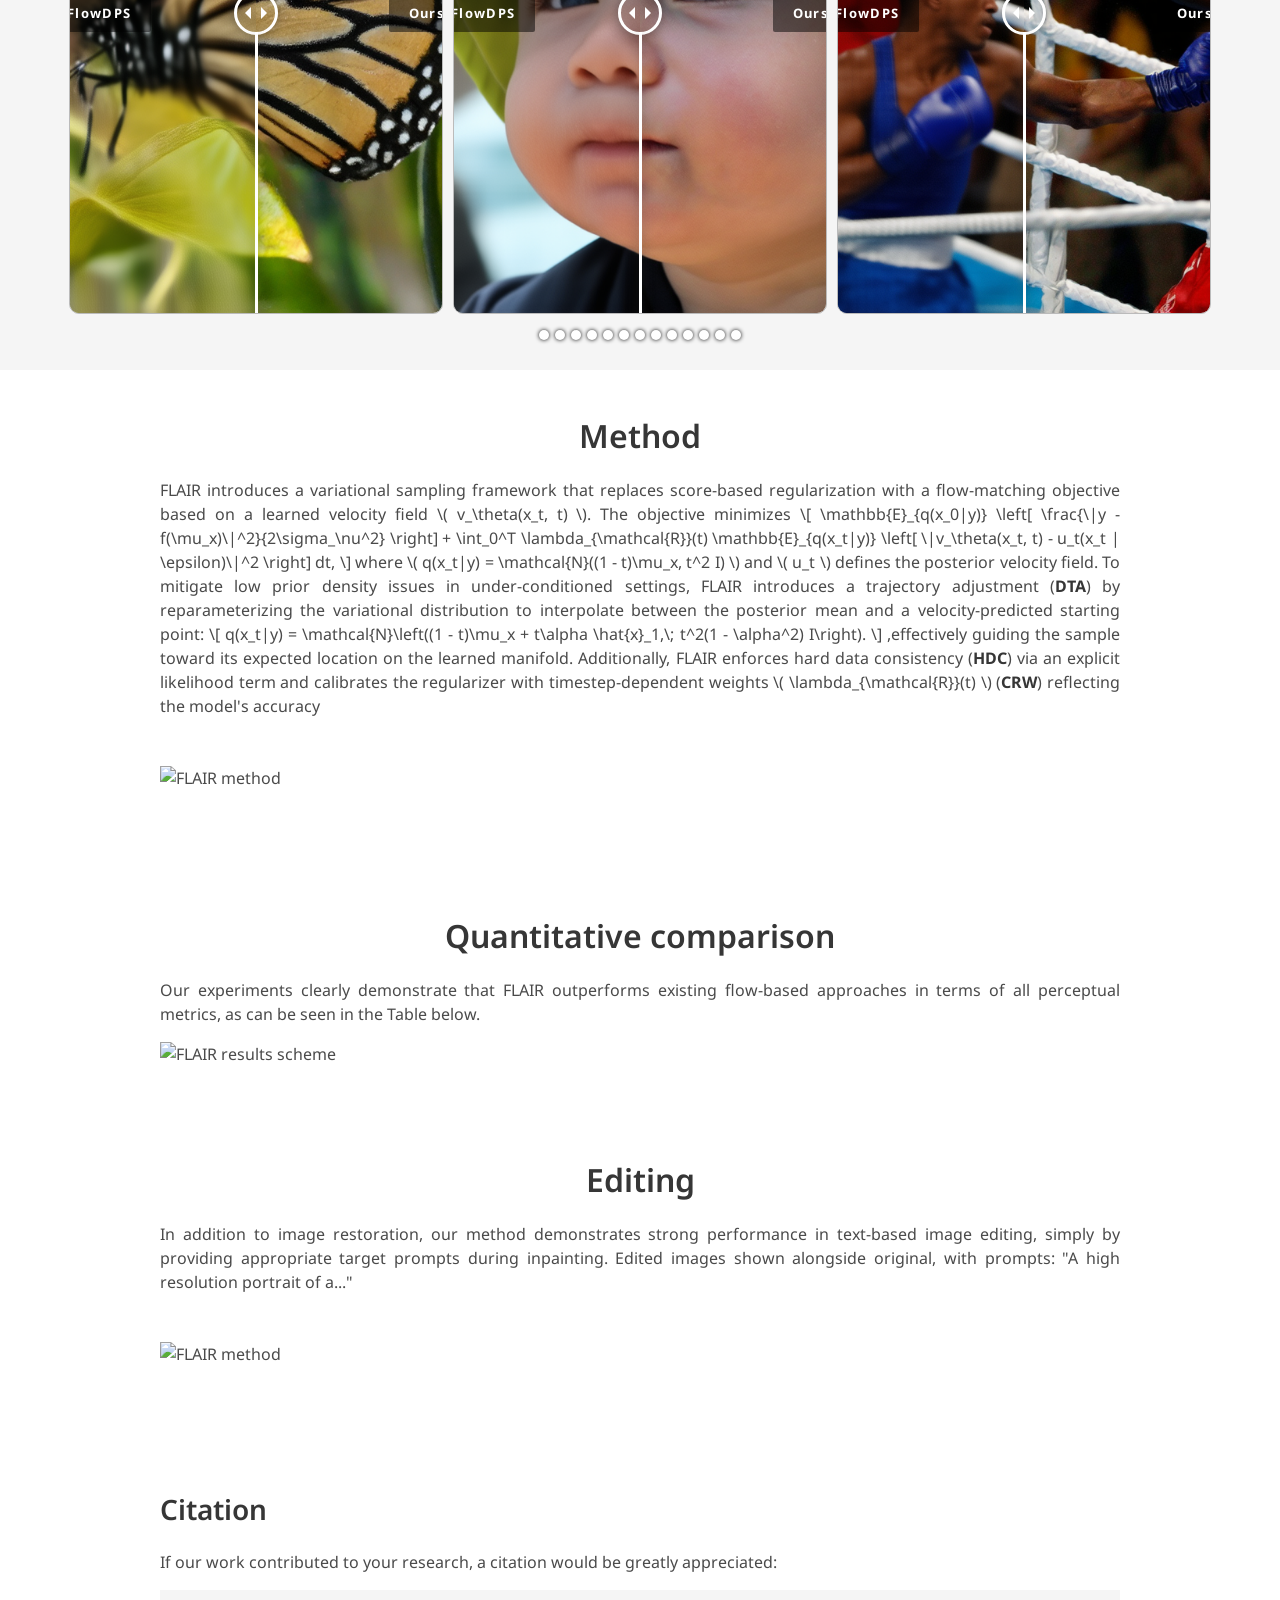
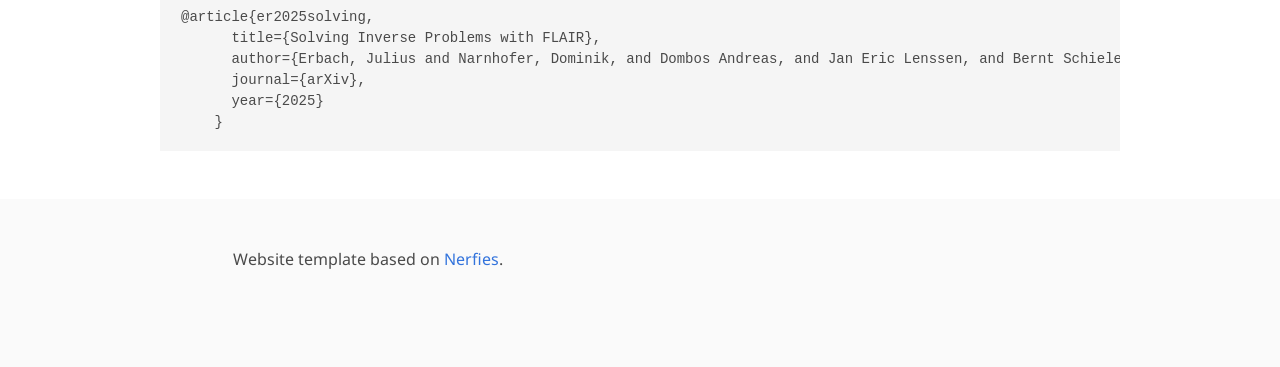
==== commit 45b9691a: "added hf demo and arxiv" ====
--- a/index.html
+++ b/index.html
@@ -1,8 +1,10 @@
 <!DOCTYPE html>
 <html>
+
 <head>
   <meta charset="utf-8">
-  <meta name="description" content="FLAIR introduces a variational sampling framework with flow-matching objectives for accurate and data-consistent inverse problem solving..">
+  <meta name="description"
+    content="FLAIR introduces a variational sampling framework with flow-matching objectives for accurate and data-consistent inverse problem solving..">
   <meta name="keywords" content="FLAIR, Inverse Problems, Flow Matching, SD3, Variational Posterior Sampling">
   <meta name="viewport" content="width=device-width, initial-scale=1">
   <meta name="robots" content="index, follow">
@@ -11,14 +13,16 @@
 
 
   <meta property="og:title" content="Solving Inverse Problems with FLAIR">
-  <meta property="og:description" content="FLAIR is a variational posterior sampling framework using flow matching models.">
+  <meta property="og:description"
+    content="FLAIR is a variational posterior sampling framework using flow matching models.">
   <meta property="og:type" content="article">
   <meta property="og:url" content="https://inverseFLAIR.github.io/">
   <meta property="og:image" content="https://inverseFLAIR.github.io/static/imgs/teaser3.svg">
 
   <meta name="twitter:card" content="summary_large_image">
   <meta name="twitter:title" content="Solving Inverse Problems with FLAIR">
-  <meta name="twitter:description" content="FLAIR is a variational posterior sampling framework using flow matching models.">
+  <meta name="twitter:description"
+    content="FLAIR is a variational posterior sampling framework using flow matching models.">
   <meta name="twitter:image" content="https://inverseFLAIR.github.io/static/imgs/teaser3.svg">
 
 
@@ -36,16 +40,14 @@
   </script>
   -->
 
-  <link href="https://fonts.googleapis.com/css?family=Google+Sans|Noto+Sans|Castoro"
-        rel="stylesheet">
+  <link href="https://fonts.googleapis.com/css?family=Google+Sans|Noto+Sans|Castoro" rel="stylesheet">
 
   <link rel="stylesheet" href="./static/css/bulma.min.css">
   <link rel="stylesheet" href="./static/css/bulma-carousel.min.css">
   <link rel="stylesheet" href="./static/css/bulma-slider.min.css">
   <link rel="stylesheet" href="./static/css/twentytwenty.css">
   <link rel="stylesheet" href="./static/css/fontawesome.all.min.css">
-  <link rel="stylesheet"
-        href="https://cdn.jsdelivr.net/gh/jpswalsh/academicons@1/css/academicons.min.css">
+  <link rel="stylesheet" href="https://cdn.jsdelivr.net/gh/jpswalsh/academicons@1/css/academicons.min.css">
   <link rel="stylesheet" href="./static/css/index.css">
   <!-- <link rel="icon" href="./static/images/fire.svg"> -->
 
@@ -68,56 +70,64 @@
       }
     };
   </script>
-  <script type="text/javascript" id="MathJax-script" async src="https://cdn.jsdelivr.net/npm/mathjax@3/es5/tex-mml-chtml.js"></script>
+  <script type="text/javascript" id="MathJax-script" async
+    src="https://cdn.jsdelivr.net/npm/mathjax@3/es5/tex-mml-chtml.js"></script>
 
   <script src="./static/js/index.js"></script>
 </head>
+
 <body>
 
-<nav class="navbar" role="navigation" aria-label="main navigation">
-  <div class="navbar-brand">
-    <a role="button" class="navbar-burger" aria-label="menu" aria-expanded="false">
-      <span aria-hidden="true"></span>
-      <span aria-hidden="true"></span>
-      <span aria-hidden="true"></span>
-    </a>
-  </div>
-</nav>
-
-<section class="hero">
-  <div class="hero-body">
-    <div class="container is-max-desktop">
-      <div class="columns is-centered">
-        <div class="column has-text-centered">
-          <h1 class="title is-1 is-size-3-mobile publication-title">Solving Inverse Problems with FLAIR</h1>
-          <div class="is-size-5 publication-authors">
-            <span class="author-block">
-              <a href="https://scholar.google.com/citations?user=ZLY6D_QAAAAJ&hl=de">Julius Erbach</a><sup>1</sup>,</span>
-            <span class="author-block">
-              <a href="https://scholar.google.com/citations?user=tFx8AhkAAAAJ&hl=en">Dominik Narnhofer</a><sup>1</sup>,</span>
-            <span class="author-block">
-              <a href="">Andreas Dombos</a><sup>1</sup>,
-            </span>
-            <span class="author-block">
-              <a href="https://www.mpi-inf.mpg.de/departments/computer-vision-and-machine-learning/people/bernt-schiele">Bernt Schiele</a><sup>2</sup>,
-            </span>
-            <span class="author-block">
-              <a href="https://geometric-rl.mpi-inf.mpg.de/">Jan Eric Lenssen</a><sup>2</sup>,
-            </span>
-            <span class="author-block">
-              <a href="https://scholar.google.ch/citations?user=FZuNgqIAAAAJ&hl=en">Konrad Schindler</a><sup>1</sup>
-            </span>
-          </div>
-
-          <div class="is-size-5 publication-authors footer-section">
-            <span class="author-block-footer"><sup>1</sup>Photogrammetry and Remote Sensing, ETH Zurich, Switzerland</span>
-            <span class="author-block-footer"><sup>2</sup>Max Planck Institute for Informatics, Saarland Informatics Campus, Germany</span>
-          </div>
-
+  <nav class="navbar" role="navigation" aria-label="main navigation">
+    <div class="navbar-brand">
+      <a role="button" class="navbar-burger" aria-label="menu" aria-expanded="false">
+        <span aria-hidden="true"></span>
+        <span aria-hidden="true"></span>
+        <span aria-hidden="true"></span>
+      </a>
+    </div>
+  </nav>
+
+  <section class="hero">
+    <div class="hero-body">
+      <div class="container is-max-desktop">
+        <div class="columns is-centered">
           <div class="column has-text-centered">
-            <div class="publication-links">
-              <!-- PDF Link. -->
-              <!--<span class="link-block">
+            <h1 class="title is-1 is-size-3-mobile publication-title">Solving Inverse Problems with FLAIR</h1>
+            <div class="is-size-5 publication-authors">
+              <span class="author-block">
+                <a href="https://scholar.google.com/citations?user=ZLY6D_QAAAAJ&hl=de">Julius
+                  Erbach</a><sup>1</sup>,</span>
+              <span class="author-block">
+                <a href="https://scholar.google.com/citations?user=tFx8AhkAAAAJ&hl=en">Dominik
+                  Narnhofer</a><sup>1</sup>,</span>
+              <span class="author-block">
+                <a href="">Andreas Dombos</a><sup>1</sup>,
+              </span>
+              <span class="author-block">
+                <a
+                  href="https://www.mpi-inf.mpg.de/departments/computer-vision-and-machine-learning/people/bernt-schiele">Bernt
+                  Schiele</a><sup>2</sup>,
+              </span>
+              <span class="author-block">
+                <a href="https://geometric-rl.mpi-inf.mpg.de/">Jan Eric Lenssen</a><sup>2</sup>,
+              </span>
+              <span class="author-block">
+                <a href="https://scholar.google.ch/citations?user=FZuNgqIAAAAJ&hl=en">Konrad Schindler</a><sup>1</sup>
+              </span>
+            </div>
+
+            <div class="is-size-5 publication-authors footer-section">
+              <span class="author-block-footer"><sup>1</sup>Photogrammetry and Remote Sensing, ETH Zurich,
+                Switzerland</span>
+              <span class="author-block-footer"><sup>2</sup>Max Planck Institute for Informatics, Saarland Informatics
+                Campus, Germany</span>
+            </div>
+
+            <div class="column has-text-centered">
+              <div class="publication-links">
+                <!-- PDF Link. -->
+                <!--<span class="link-block">
                 <a href="static/pdf/paper.pdf" target="_blank"
                    class="external-link button is-normal is-rounded is-dark">
                   <span class="icon">
@@ -126,56 +136,57 @@
                   <span>Paper</span>
                 </a>
               </span>-->
-              <span class="link-block">
-                <a href="XXX" target="_blank"
-                   class="external-link button is-normal is-rounded is-dark">
-                  <span class="icon">
+                <span class="link-block">
+                  <a href="https://arxiv.org/abs/2506.02680" target="_blank"
+                    class="external-link button is-normal is-rounded is-dark">
+                    <span class="icon">
                       <i class="ai ai-arxiv"></i>
-                  </span>
-                  <span>arXiv</span>
-                </a>
-              </span>
-              <!-- Code Link. -->
-              <span class="link-block">
-                <a href="XXX" target="_blank"
-                   class="external-link button is-normal is-rounded is-dark">
-                  <span class="icon">
+                    </span>
+                    <span>arXiv</span>
+                  </a>
+                </span>
+                <!-- Code Link. -->
+                <span class="link-block">
+                  <a href="https://github.com/prs-eth/FLAIR/" target="_blank"
+                    class="external-link button is-normal is-rounded is-dark">
+                    <span class="icon">
                       <i class="fab fa-github"></i>
-                  </span>
-                  <span>Code</span>
+                    </span>
+                    <span>Code</span>
                   </a>
-              </span>
-              <!-- Hugging Face Space -->
-              <span class="link-block">
-                <a href="XXX" target="_blank" rel="noopener noreferrer"
+                </span>
+                <!-- Hugging Face Space -->
+                <span class="link-block">
+                  <a href="https://huggingface.co/spaces/prs-eth/FLAIR" target="_blank" rel="noopener noreferrer"
                     class="external-link button is-normal is-rounded is-dark">
-                <span class="icon">
-                    &#129303;
+                    <span class="icon">
+                      &#129303;
+                    </span>
+                    <span>Demo</span>
+                  </a>
                 </span>
-                <span>Demo</span>
-                </a>
-                </span>
-            </div>
-
+              </div>
+
+            </div>
           </div>
         </div>
       </div>
     </div>
-  </div>
-</section>
-
-<section class="hero teaser">
-  <div class="container is-max-desktop">
-    <div class="hero-body">
-      <img id="method_train" width="100%" src="./static/imgs/teaser3.svg" alt="Overview of the FLAIR method."/>
-      <h2 class="subtitle has-text-centered">
-          <span class="dnerf">FLAIR</span> is the first framework to combine flow based models with variational posterior sampling.
-      </h2>
-    </div>
-  </div>
-</section>
-
-<!--
+  </section>
+
+  <section class="hero teaser">
+    <div class="container is-max-desktop">
+      <div class="hero-body">
+        <img id="method_train" width="100%" src="./static/imgs/teaser3.svg" alt="Overview of the FLAIR method." />
+        <h2 class="subtitle has-text-centered">
+          <span class="dnerf">FLAIR</span> is the first framework to combine flow based models with variational
+          posterior sampling.
+        </h2>
+      </div>
+    </div>
+  </section>
+
+  <!--
 <section class="section pt-0 pb-4">
   <div class="container is-max-desktop">
     <div class="columns is-centered has-text-centered">
@@ -216,413 +227,429 @@
 
 
 
-<section class="section pt-0 pb-4">
-  <div class="container is-max-desktop">
-    <div class="columns is-centered has-text-centered">
-      <div class="column is-four-fifths" >
-        <h2 class="title is-3 is-spaced">Qualitative Samples</h2>
-        <span class="dnerf">First row:</span> Comparison between observation and FLAIR based reconstruction<br>
-        <span class="dnerf">Second row:</span> Comparison between a FlowDPS (competitor) FLAIR based reconstruction.
-
+  <section class="section pt-0 pb-4">
+    <div class="container is-max-desktop">
+      <div class="columns is-centered has-text-centered">
+        <div class="column is-four-fifths">
+          <h2 class="title is-3 is-spaced">Qualitative Samples</h2>
+          <span class="dnerf">First row:</span> Comparison between observation and FLAIR based reconstruction<br>
+          <span class="dnerf">Second row:</span> Comparison between a FlowDPS (competitor) FLAIR based reconstruction.
+
+        </div>
+      </div>
+    </div>
+  </section>
+
+
+  <section class="hero is-light is-small mt-4" id="gallery">
+    <div class="hero-body">
+      <div class="container">
+        <div id="results-carousel-horizontal" class="carousel results-carousel">
+
+
+          <div class="twoitem">
+            <div class="twentytwenty-container twentytwenty-container-top">
+              <div class="cmpcontent">
+                <img src="/static/paper_figs/example_images/samples/input/0005.png">
+              </div>
+              <div class="cmpcontent">
+                <img src="/static/paper_figs/example_images/samples/result/5.png">
+              </div>
+            </div>
+            <div class="twentytwenty-container twentytwenty-container-bot">
+              <div class="cmpcontent">
+                <img src="/static/paper_figs/example_images/samples/flowdps/0005.png">
+              </div>
+              <div class="cmpcontent">
+                <img src="/static/paper_figs/example_images/samples/result/5.png">
+              </div>
+            </div>
+          </div>
+
+          <div class="twoitem">
+            <div class="twentytwenty-container twentytwenty-container-top">
+              <div class="cmpcontent">
+                <img src="/static/paper_figs/example_images/samples/input/70.png">
+              </div>
+              <div class="cmpcontent">
+                <img src="/static/paper_figs/example_images/samples/result/70.png">
+              </div>
+            </div>
+            <div class="twentytwenty-container twentytwenty-container-bot">
+              <div class="cmpcontent">
+                <img src="/static/paper_figs/example_images/samples/flowdps/70.png">
+              </div>
+              <div class="cmpcontent">
+                <img src="/static/paper_figs/example_images/samples/result/70.png">
+              </div>
+            </div>
+          </div>
+
+          <div class="twoitem">
+            <div class="twentytwenty-container twentytwenty-container-top">
+              <div class="cmpcontent">
+                <img src="/static/paper_figs/example_images/additional_samples_Div2k_SR12/Observation_108.png">
+              </div>
+              <div class="cmpcontent">
+                <img src="/static/paper_figs/example_images/additional_samples_Div2k_SR12/FLAIR_108.png">
+              </div>
+            </div>
+            <div class="twentytwenty-container twentytwenty-container-bot  disable-crop">
+              <div class="cmpcontent">
+                <img src="/static/paper_figs/example_images/additional_samples_Div2k_SR12/FlowDPS_108.png">
+              </div>
+              <div class="cmpcontent">
+                <img src="/static/paper_figs/example_images/additional_samples_Div2k_SR12/FLAIR_108.png">
+              </div>
+            </div>
+          </div>
+
+          <div class="twoitem">
+            <div class="twentytwenty-container twentytwenty-container-top">
+              <div class="cmpcontent">
+                <img src="/static/paper_figs/example_images/additional_samples_FFHQ_inpaint/Observation_15.png">
+              </div>
+              <div class="cmpcontent">
+                <img src="/static/paper_figs/example_images/additional_samples_FFHQ_inpaint/FLAIR_15.png">
+              </div>
+            </div>
+            <div class="twentytwenty-container twentytwenty-container-bot  disable-crop">
+              <div class="cmpcontent">
+                <img src="/static/paper_figs/example_images/additional_samples_FFHQ_inpaint/FlowDPS_15.png">
+              </div>
+              <div class="cmpcontent">
+                <img src="/static/paper_figs/example_images/additional_samples_FFHQ_inpaint/FLAIR_15.png">
+              </div>
+            </div>
+          </div>
+
+          <div class="twoitem">
+            <div class="twentytwenty-container twentytwenty-container-top">
+              <div class="cmpcontent">
+                <img src="/static/paper_figs/example_images/additional_samples_Div2k_inpainting/Observation_353.png">
+              </div>
+              <div class="cmpcontent">
+                <img src="/static/paper_figs/example_images/additional_samples_Div2k_inpainting/FLAIR_353.png">
+              </div>
+            </div>
+            <div class="twentytwenty-container twentytwenty-container-bot  disable-crop">
+              <div class="cmpcontent">
+                <img src="/static/paper_figs/example_images/additional_samples_Div2k_inpainting/FlowDPS_353.png">
+              </div>
+              <div class="cmpcontent">
+                <img src="/static/paper_figs/example_images/additional_samples_Div2k_inpainting/FLAIR_353.png">
+              </div>
+            </div>
+          </div>
+
+
+          <div class="twoitem">
+            <div class="twentytwenty-container twentytwenty-container-top">
+              <div class="cmpcontent">
+                <img src="/static/paper_figs/example_images/additional_samples_Div2k_SR12/Observation_473.png">
+              </div>
+              <div class="cmpcontent">
+                <img src="/static/paper_figs/example_images/additional_samples_Div2k_SR12/FLAIR_473.png">
+              </div>
+            </div>
+            <div class="twentytwenty-container twentytwenty-container-bot  disable-crop">
+              <div class="cmpcontent">
+                <img src="/static/paper_figs/example_images/additional_samples_Div2k_SR12/FlowDPS_473.png">
+              </div>
+              <div class="cmpcontent">
+                <img src="/static/paper_figs/example_images/additional_samples_Div2k_SR12/FLAIR_473.png">
+              </div>
+            </div>
+          </div>
+
+          <div class="twoitem">
+            <div class="twentytwenty-container twentytwenty-container-top">
+              <div class="cmpcontent">
+                <img src="/static/paper_figs/example_images/additional_samples_FFHQ_SR12/Observation_51.png">
+              </div>
+              <div class="cmpcontent">
+                <img src="/static/paper_figs/example_images/additional_samples_FFHQ_SR12/FLAIR_51.png">
+              </div>
+            </div>
+            <div class="twentytwenty-container twentytwenty-container-bot  disable-crop">
+              <div class="cmpcontent">
+                <img src="/static/paper_figs/example_images/additional_samples_FFHQ_SR12/FlowDPS_51.png">
+              </div>
+              <div class="cmpcontent">
+                <img src="/static/paper_figs/example_images/additional_samples_FFHQ_SR12/FLAIR_51.png">
+              </div>
+            </div>
+          </div>
+
+          <div class="twoitem">
+            <div class="twentytwenty-container twentytwenty-container-top">
+              <div class="cmpcontent">
+                <img src="/static/paper_figs/example_images/additional_samples_Div2k_mb/Observation_634.png">
+              </div>
+              <div class="cmpcontent">
+                <img src="/static/paper_figs/example_images/additional_samples_Div2k_mb/FLAIR_634.png">
+              </div>
+            </div>
+            <div class="twentytwenty-container twentytwenty-container-bot  disable-crop">
+              <div class="cmpcontent">
+                <img src="/static/paper_figs/example_images/additional_samples_Div2k_mb/FlowDPS_634.png">
+              </div>
+              <div class="cmpcontent">
+                <img src="/static/paper_figs/example_images/additional_samples_Div2k_mb/FLAIR_634.png">
+              </div>
+            </div>
+          </div>
+
+
+
+          <div class="twoitem">
+            <div class="twentytwenty-container twentytwenty-container-top">
+              <div class="cmpcontent">
+                <img src="/static/paper_figs/example_images/additional_samples_FFHQ_inpaint/Observation_691.png">
+              </div>
+              <div class="cmpcontent">
+                <img src="/static/paper_figs/example_images/additional_samples_FFHQ_inpaint/FLAIR_691.png">
+              </div>
+            </div>
+            <div class="twentytwenty-container twentytwenty-container-bot  disable-crop">
+              <div class="cmpcontent">
+                <img src="/static/paper_figs/example_images/additional_samples_FFHQ_inpaint/FlowDPS_691.png">
+              </div>
+              <div class="cmpcontent">
+                <img src="/static/paper_figs/example_images/additional_samples_FFHQ_inpaint/FLAIR_691.png">
+              </div>
+            </div>
+          </div>
+
+          <div class="twoitem">
+            <div class="twentytwenty-container twentytwenty-container-top">
+              <div class="cmpcontent">
+                <img src="/static/paper_figs/example_images/additional_samples_Div2k_mb/Observation_8.png">
+              </div>
+              <div class="cmpcontent">
+                <img src="/static/paper_figs/example_images/additional_samples_Div2k_mb/FLAIR_8.png">
+              </div>
+            </div>
+            <div class="twentytwenty-container twentytwenty-container-bot  disable-crop">
+              <div class="cmpcontent">
+                <img src="/static/paper_figs/example_images/additional_samples_Div2k_mb/FlowDPS_8.png">
+              </div>
+              <div class="cmpcontent">
+                <img src="/static/paper_figs/example_images/additional_samples_Div2k_mb/FLAIR_8.png">
+              </div>
+            </div>
+          </div>
+
+          <div class="twoitem">
+            <div class="twentytwenty-container twentytwenty-container-top">
+              <div class="cmpcontent">
+                <img src="/static/paper_figs/example_images/additional_samples_FFHQ_SR12/Observation_3.png">
+              </div>
+              <div class="cmpcontent">
+                <img src="/static/paper_figs/example_images/additional_samples_FFHQ_SR12/FLAIR_3.png">
+              </div>
+            </div>
+            <div class="twentytwenty-container twentytwenty-container-bot  disable-crop">
+              <div class="cmpcontent">
+                <img src="/static/paper_figs/example_images/additional_samples_FFHQ_SR12/FlowDPS_3.png">
+              </div>
+              <div class="cmpcontent">
+                <img src="/static/paper_figs/example_images/additional_samples_FFHQ_SR12/FLAIR_3.png">
+              </div>
+            </div>
+          </div>
+
+          <div class="twoitem">
+            <div class="twentytwenty-container twentytwenty-container-top">
+              <div class="cmpcontent">
+                <img src="/static/paper_figs/example_images/additional_samples_Div2k_inpainting/Observation_590.png">
+              </div>
+              <div class="cmpcontent">
+                <img src="/static/paper_figs/example_images/additional_samples_Div2k_inpainting/FLAIR_590.png">
+              </div>
+            </div>
+            <div class="twentytwenty-container twentytwenty-container-bot  disable-crop">
+              <div class="cmpcontent">
+                <img src="/static/paper_figs/example_images/additional_samples_Div2k_inpainting/FlowDPS_590.png">
+              </div>
+              <div class="cmpcontent">
+                <img src="/static/paper_figs/example_images/additional_samples_Div2k_inpainting/FLAIR_590.png">
+              </div>
+            </div>
+          </div>
+
+          <div class="twoitem">
+            <div class="twentytwenty-container twentytwenty-container-top">
+              <div class="cmpcontent">
+                <img src="/static/paper_figs/example_images/additional_samples_FFHQ_SR12/Observation_511.png">
+              </div>
+              <div class="cmpcontent">
+                <img src="/static/paper_figs/example_images/additional_samples_FFHQ_SR12/FLAIR_511.png">
+              </div>
+            </div>
+            <div class="twentytwenty-container twentytwenty-container-bot  disable-crop">
+              <div class="cmpcontent">
+                <img src="/static/paper_figs/example_images/additional_samples_FFHQ_SR12/FlowDPS_511.png">
+              </div>
+              <div class="cmpcontent">
+                <img src="/static/paper_figs/example_images/additional_samples_FFHQ_SR12/FLAIR_511.png">
+              </div>
+            </div>
+          </div>
+
+
+        </div>
+      </div>
+    </div>
+  </section>
+
+
+
+  <section class="section">
+    <div class="container is-max-desktop">
+      <div class="columns is-centered has-text-centered">
+        <div class="column is-four-fifths" style="width: 100%;">
+          <h2 class="title is-3">Method</h2>
+          <div class="content has-text-justified">
+            <p>
+              <!-- FLAIR introduces a variational posterior sampling framework that approximates the posterior flow based on a learned velocity field \( v_\theta(x_t, t) \), guiding samples along a probabilistic trajectory between noise and data. It enforces hard data consistency (HDC) via an explicit likelihood term and calibrates the regularizer with timestep-dependent weights (CRW) reflecting the model's accuracy. To mitigate low prior density issues in under-conditioned settings, FLAIR introduces a trajectory adjustment (DTA) by reparameterizing the variational distribution to interpolate between the posterior mean and a velocity-predicted endpoint, enhancing stability and consistency of the sampled trajectories. -->
+              FLAIR introduces a variational sampling framework that replaces score-based regularization with a
+              flow-matching objective based on a learned velocity field \( v_\theta(x_t, t) \). The objective minimizes
+              \[
+              \mathbb{E}_{q(x_0|y)} \left[ \frac{\|y - f(\mu_x)\|^2}{2\sigma_\nu^2} \right] + \int_0^T
+              \lambda_{\mathcal{R}}(t) \mathbb{E}_{q(x_t|y)} \left[ \|v_\theta(x_t, t) - u_t(x_t | \epsilon)\|^2 \right]
+              dt,
+              \]
+              where \( q(x_t|y) = \mathcal{N}((1 - t)\mu_x, t^2 I) \) and \( u_t \) defines the posterior velocity
+              field.
+              To mitigate low prior density issues in under-conditioned settings, FLAIR introduces a trajectory
+              adjustment (<strong>DTA</strong>) by reparameterizing the variational distribution to interpolate between
+              the posterior
+              mean and a velocity-predicted starting point:
+              \[
+              q(x_t|y) = \mathcal{N}\left((1 - t)\mu_x + t\alpha \hat{x}_1,\; t^2(1 - \alpha^2) I\right).
+              \]
+              ,effectively guiding the sample toward its expected location on the learned manifold.
+              Additionally, FLAIR enforces hard data consistency (<strong>HDC</strong>) via an explicit likelihood term
+              and calibrates
+              the regularizer with timestep-dependent weights \( \lambda_{\mathcal{R}}(t) \) (<strong>CRW</strong>)
+              reflecting the
+              model's accuracy
+            </p>
+            <p>
+              <img id="method_train" width="100%" src="./static/paper_figs/ablation_fig.svg" alt="FLAIR method"
+                style="margin-top: 2em; margin-bottom: 2em;"" />
+          </p>
+        </div>
       </div>
     </div>
   </div>
 </section>
 
 
-<section class="hero is-light is-small mt-4" id="gallery">
-  <div class="hero-body">
-    <div class="container">
-      <div id="results-carousel-horizontal" class="carousel results-carousel">
-
-
-        <div class="twoitem">
-          <div class="twentytwenty-container twentytwenty-container-top">
-            <div class="cmpcontent">
-              <img src="/static/paper_figs/example_images/samples/input/0005.png">
-            </div>
-            <div class="cmpcontent">
-              <img src="/static/paper_figs/example_images/samples/result/5.png">
-            </div>
-          </div>
-          <div class="twentytwenty-container twentytwenty-container-bot">
-            <div class="cmpcontent">
-              <img src="/static/paper_figs/example_images/samples/flowdps/0005.png">
-            </div>
-            <div class="cmpcontent">
-              <img src="/static/paper_figs/example_images/samples/result/5.png">
-            </div>
+
+<section class=" section">
+            <div class="container is-max-desktop">
+              <!-- Paper results. -->
+              <div class="columns is-centered has-text-centered">
+                <div class="column is-four-fifths" style="width: 100%;">
+                  <h2 class="title is-3">Quantitative comparison</h2>
+                  <div class="content has-text-justified">
+                    <p>
+                      Our experiments clearly demonstrate that FLAIR outperforms existing flow-based approaches in terms
+                      of all perceptual metrics, as can be seen in the Table below.
+                    </p>
+                    <div class="publication-results">
+                      <img id="method_train" width="100%" src="./static/table.svg" alt="FLAIR results scheme" />
+                    </div>
+                  </div>
+                </div>
+                <!--/ Paper results. -->
+              </div>
+  </section>
+
+  <section class="section">
+    <div class="container is-max-desktop">
+      <div class="columns is-centered has-text-centered">
+        <div class="column is-four-fifths" style="width: 100%;">
+          <h2 class="title is-3">Editing</h2>
+          <div class="content has-text-justified">
+            <p>
+              In addition to image restoration, our method demonstrates strong performance in text-based image editing,
+              simply by providing appropriate target prompts during inpainting.
+              Edited images shown alongside original, with prompts: "A high resolution portrait of a..."
+            </p>
+            <p>
+              <img id="method_train" width="100%" src="./static/imgs/julius.svg" alt="FLAIR method"
+                style="margin-top: 2em; margin-bottom: 2em;" />
+            </p>
           </div>
         </div>
-
-        <div class="twoitem">
-          <div class="twentytwenty-container twentytwenty-container-top">
-            <div class="cmpcontent">
-              <img src="/static/paper_figs/example_images/samples/input/70.png">
-            </div>
-            <div class="cmpcontent">
-              <img src="/static/paper_figs/example_images/samples/result/70.png">
-            </div>
-          </div>
-          <div class="twentytwenty-container twentytwenty-container-bot">
-            <div class="cmpcontent">
-              <img src="/static/paper_figs/example_images/samples/flowdps/70.png">
-            </div>
-            <div class="cmpcontent">
-              <img src="/static/paper_figs/example_images/samples/result/70.png">
-            </div>
-          </div>
-        </div>
-
-        <div class="twoitem">
-          <div class="twentytwenty-container twentytwenty-container-top">
-            <div class="cmpcontent">
-              <img src="/static/paper_figs/example_images/additional_samples_Div2k_SR12/Observation_108.png">
-            </div>
-            <div class="cmpcontent">
-              <img src="/static/paper_figs/example_images/additional_samples_Div2k_SR12/FLAIR_108.png">
-            </div>
-          </div>
-          <div class="twentytwenty-container twentytwenty-container-bot  disable-crop">
-            <div class="cmpcontent">
-              <img src="/static/paper_figs/example_images/additional_samples_Div2k_SR12/FlowDPS_108.png">
-            </div>
-            <div class="cmpcontent">
-              <img src="/static/paper_figs/example_images/additional_samples_Div2k_SR12/FLAIR_108.png">
-            </div>
-          </div>
-        </div>
-
-        <div class="twoitem">
-          <div class="twentytwenty-container twentytwenty-container-top">
-            <div class="cmpcontent">
-              <img src="/static/paper_figs/example_images/additional_samples_FFHQ_inpaint/Observation_15.png">
-            </div>
-            <div class="cmpcontent">
-              <img src="/static/paper_figs/example_images/additional_samples_FFHQ_inpaint/FLAIR_15.png">
-            </div>
-          </div>
-          <div class="twentytwenty-container twentytwenty-container-bot  disable-crop">
-            <div class="cmpcontent">
-              <img src="/static/paper_figs/example_images/additional_samples_FFHQ_inpaint/FlowDPS_15.png">
-            </div>
-            <div class="cmpcontent">
-              <img src="/static/paper_figs/example_images/additional_samples_FFHQ_inpaint/FLAIR_15.png">
-            </div>
-          </div>
-        </div>
-
-        <div class="twoitem">
-          <div class="twentytwenty-container twentytwenty-container-top">
-            <div class="cmpcontent">
-              <img src="/static/paper_figs/example_images/additional_samples_Div2k_inpainting/Observation_353.png">
-            </div>
-            <div class="cmpcontent">
-              <img src="/static/paper_figs/example_images/additional_samples_Div2k_inpainting/FLAIR_353.png">
-            </div>
-          </div>
-          <div class="twentytwenty-container twentytwenty-container-bot  disable-crop">
-            <div class="cmpcontent">
-              <img src="/static/paper_figs/example_images/additional_samples_Div2k_inpainting/FlowDPS_353.png">
-            </div>
-            <div class="cmpcontent">
-              <img src="/static/paper_figs/example_images/additional_samples_Div2k_inpainting/FLAIR_353.png">
-            </div>
-          </div>
-        </div>
-        
-
-        <div class="twoitem">
-          <div class="twentytwenty-container twentytwenty-container-top">
-            <div class="cmpcontent">
-              <img src="/static/paper_figs/example_images/additional_samples_Div2k_SR12/Observation_473.png">
-            </div>
-            <div class="cmpcontent">
-              <img src="/static/paper_figs/example_images/additional_samples_Div2k_SR12/FLAIR_473.png">
-            </div>
-          </div>
-          <div class="twentytwenty-container twentytwenty-container-bot  disable-crop">
-            <div class="cmpcontent">
-              <img src="/static/paper_figs/example_images/additional_samples_Div2k_SR12/FlowDPS_473.png">
-            </div>
-            <div class="cmpcontent">
-              <img src="/static/paper_figs/example_images/additional_samples_Div2k_SR12/FLAIR_473.png">
-            </div>
-          </div>
-        </div>
-
-        <div class="twoitem">
-          <div class="twentytwenty-container twentytwenty-container-top">
-            <div class="cmpcontent">
-              <img src="/static/paper_figs/example_images/additional_samples_FFHQ_SR12/Observation_51.png">
-            </div>
-            <div class="cmpcontent">
-              <img src="/static/paper_figs/example_images/additional_samples_FFHQ_SR12/FLAIR_51.png">
-            </div>
-          </div>
-          <div class="twentytwenty-container twentytwenty-container-bot  disable-crop">
-            <div class="cmpcontent">
-              <img src="/static/paper_figs/example_images/additional_samples_FFHQ_SR12/FlowDPS_51.png">
-            </div>
-            <div class="cmpcontent">
-              <img src="/static/paper_figs/example_images/additional_samples_FFHQ_SR12/FLAIR_51.png">
-            </div>
-          </div>
-        </div>
-
-        <div class="twoitem">
-          <div class="twentytwenty-container twentytwenty-container-top">
-            <div class="cmpcontent">
-              <img src="/static/paper_figs/example_images/additional_samples_Div2k_mb/Observation_634.png">
-            </div>
-            <div class="cmpcontent">
-              <img src="/static/paper_figs/example_images/additional_samples_Div2k_mb/FLAIR_634.png">
-            </div>
-          </div>
-          <div class="twentytwenty-container twentytwenty-container-bot  disable-crop">
-            <div class="cmpcontent">
-              <img src="/static/paper_figs/example_images/additional_samples_Div2k_mb/FlowDPS_634.png">
-            </div>
-            <div class="cmpcontent">
-              <img src="/static/paper_figs/example_images/additional_samples_Div2k_mb/FLAIR_634.png">
-            </div>
-          </div>
-        </div>
-
-       
-
-        <div class="twoitem">
-          <div class="twentytwenty-container twentytwenty-container-top">
-            <div class="cmpcontent">
-              <img src="/static/paper_figs/example_images/additional_samples_FFHQ_inpaint/Observation_691.png">
-            </div>
-            <div class="cmpcontent">
-              <img src="/static/paper_figs/example_images/additional_samples_FFHQ_inpaint/FLAIR_691.png">
-            </div>
-          </div>
-          <div class="twentytwenty-container twentytwenty-container-bot  disable-crop">
-            <div class="cmpcontent">
-              <img src="/static/paper_figs/example_images/additional_samples_FFHQ_inpaint/FlowDPS_691.png">
-            </div>
-            <div class="cmpcontent">
-              <img src="/static/paper_figs/example_images/additional_samples_FFHQ_inpaint/FLAIR_691.png">
-            </div>
-          </div>
-        </div>
-
-        <div class="twoitem">
-          <div class="twentytwenty-container twentytwenty-container-top">
-            <div class="cmpcontent">
-              <img src="/static/paper_figs/example_images/additional_samples_Div2k_mb/Observation_8.png">
-            </div>
-            <div class="cmpcontent">
-              <img src="/static/paper_figs/example_images/additional_samples_Div2k_mb/FLAIR_8.png">
-            </div>
-          </div>
-          <div class="twentytwenty-container twentytwenty-container-bot  disable-crop">
-            <div class="cmpcontent">
-              <img src="/static/paper_figs/example_images/additional_samples_Div2k_mb/FlowDPS_8.png">
-            </div>
-            <div class="cmpcontent">
-              <img src="/static/paper_figs/example_images/additional_samples_Div2k_mb/FLAIR_8.png">
-            </div>
-          </div>
-        </div>
-
-        <div class="twoitem">
-          <div class="twentytwenty-container twentytwenty-container-top">
-            <div class="cmpcontent">
-              <img src="/static/paper_figs/example_images/additional_samples_FFHQ_SR12/Observation_3.png">
-            </div>
-            <div class="cmpcontent">
-              <img src="/static/paper_figs/example_images/additional_samples_FFHQ_SR12/FLAIR_3.png">
-            </div>
-          </div>
-          <div class="twentytwenty-container twentytwenty-container-bot  disable-crop">
-            <div class="cmpcontent">
-              <img src="/static/paper_figs/example_images/additional_samples_FFHQ_SR12/FlowDPS_3.png">
-            </div>
-            <div class="cmpcontent">
-              <img src="/static/paper_figs/example_images/additional_samples_FFHQ_SR12/FLAIR_3.png">
-            </div>
-          </div>
-        </div>
-
-        <div class="twoitem">
-          <div class="twentytwenty-container twentytwenty-container-top">
-            <div class="cmpcontent">
-              <img src="/static/paper_figs/example_images/additional_samples_Div2k_inpainting/Observation_590.png">
-            </div>
-            <div class="cmpcontent">
-              <img src="/static/paper_figs/example_images/additional_samples_Div2k_inpainting/FLAIR_590.png">
-            </div>
-          </div>
-          <div class="twentytwenty-container twentytwenty-container-bot  disable-crop">
-            <div class="cmpcontent">
-              <img src="/static/paper_figs/example_images/additional_samples_Div2k_inpainting/FlowDPS_590.png">
-            </div>
-            <div class="cmpcontent">
-              <img src="/static/paper_figs/example_images/additional_samples_Div2k_inpainting/FLAIR_590.png">
-            </div>
-          </div>
-        </div>
-
-        <div class="twoitem">
-          <div class="twentytwenty-container twentytwenty-container-top">
-            <div class="cmpcontent">
-              <img src="/static/paper_figs/example_images/additional_samples_FFHQ_SR12/Observation_511.png">
-            </div>
-            <div class="cmpcontent">
-              <img src="/static/paper_figs/example_images/additional_samples_FFHQ_SR12/FLAIR_511.png">
-            </div>
-          </div>
-          <div class="twentytwenty-container twentytwenty-container-bot  disable-crop">
-            <div class="cmpcontent">
-              <img src="/static/paper_figs/example_images/additional_samples_FFHQ_SR12/FlowDPS_511.png">
-            </div>
-            <div class="cmpcontent">
-              <img src="/static/paper_figs/example_images/additional_samples_FFHQ_SR12/FLAIR_511.png">
-            </div>
-          </div>
-        </div>
-
-
-      </div>
-    </div>
-  </div>
-</section>
-
-
-
-<section class="section">
-  <div class="container is-max-desktop">
-    <div class="columns is-centered has-text-centered">
-      <div class="column is-four-fifths"  style="width: 100%;">
-        <h2 class="title is-3">Method</h2>
-        <div class="content has-text-justified">
-          <p>
-            <!-- FLAIR introduces a variational posterior sampling framework that approximates the posterior flow based on a learned velocity field \( v_\theta(x_t, t) \), guiding samples along a probabilistic trajectory between noise and data. It enforces hard data consistency (HDC) via an explicit likelihood term and calibrates the regularizer with timestep-dependent weights (CRW) reflecting the model's accuracy. To mitigate low prior density issues in under-conditioned settings, FLAIR introduces a trajectory adjustment (DTA) by reparameterizing the variational distribution to interpolate between the posterior mean and a velocity-predicted endpoint, enhancing stability and consistency of the sampled trajectories. -->
-            FLAIR introduces a variational sampling framework that replaces score-based regularization with a flow-matching objective based on a learned velocity field \( v_\theta(x_t, t) \). The objective minimizes
-            \[
-            \mathbb{E}_{q(x_0|y)} \left[ \frac{\|y - f(\mu_x)\|^2}{2\sigma_\nu^2} \right] + \int_0^T \lambda_{\mathcal{R}}(t) \mathbb{E}_{q(x_t|y)} \left[ \|v_\theta(x_t, t) - u_t(x_t | \epsilon)\|^2 \right] dt,
-            \]
-            where \( q(x_t|y) = \mathcal{N}((1 - t)\mu_x, t^2 I) \) and \( u_t \) defines the posterior velocity field. 
-            To mitigate low prior density issues in under-conditioned settings, FLAIR introduces a trajectory adjustment (DTA) by reparameterizing the variational distribution to interpolate between the posterior mean and a velocity-predicted starting point:
-            \[
-            q(x_t|y) = \mathcal{N}\left((1 - t)\mu_x + t\alpha \hat{x}_1,\; t^2(1 - \alpha^2) I\right).
-            \]
-            ,effectively guiding the sample toward its expected location on the learned manifold.
-            Additionally, FLAIR enforces hard data consistency (HDC) via an explicit likelihood term and calibrates the regularizer with timestep-dependent weights \( \lambda_{\mathcal{R}}(t) \) (CRW) reflecting the model's accuracy      
-          </p>
-          <p>
-            <img id="method_train" width="100%" src="./static/paper_figs/ablation_fig.svg" alt="FLAIR method" style="margin-top: 2em; margin-bottom: 2em;"" />
-          </p>
-        </div>
-      </div>
-    </div>
-  </div>
-</section>
-
-
-
-<section class="section">
-  <div class="container is-max-desktop">
-    <!-- Paper results. -->
-    <div class="columns is-centered has-text-centered">
-      <div class="column is-four-fifths" style="width: 100%;">
-        <h2 class="title is-3">Quantitative comparison</h2>
-        <div class="content has-text-justified">
-          <p>
-            Our experiments clearly demonstrate that FLAIR outperforms existing flow-based approaches in terms of all perceptual metrics, as can be seen in the Table below.
-          </p>
-          <div class="publication-results">
-            <img id="method_train" width="100%" src="./static/table.svg" alt="FLAIR results scheme"/>
-          </div>
-      </div>
-    </div>
-    <!--/ Paper results. -->
-  </div>
-</section>
-
-<section class="section">
-  <div class="container is-max-desktop">
-    <div class="columns is-centered has-text-centered">
-      <div class="column is-four-fifths"  style="width: 100%;">
-        <h2 class="title is-3">Editing</h2>
-        <div class="content has-text-justified">
-          <p>
-            In addition to image restoration, our method demonstrates strong performance in text-based image editing, simply by providing appropriate target prompts during inpainting.
-          </p>
-          <p>
-            <img id="method_train" width="100%" src="./static/imgs/julius.svg" alt="FLAIR method" style="margin-top: 2em; margin-bottom: 2em;" />
-          </p>
-        </div>
-      </div>
-    </div>
-  </div>
-</section>
-
-
-<script>
-  $(window).on('load', function() {
-    bulmaCarousel.attach('#results-carousel-horizontal', {
-      slidesToScroll: 1,
-      slidesToShow: 3,
-      loop: true,
-      infinite: true,
-      autoplay: true,
-      autoplaySpeed: 10000
+      </div>
+    </div>
+  </section>
+
+
+  <script>
+    $(window).on('load', function () {
+      bulmaCarousel.attach('#results-carousel-horizontal', {
+        slidesToScroll: 1,
+        slidesToShow: 3,
+        loop: true,
+        infinite: true,
+        autoplay: true,
+        autoplaySpeed: 10000
+      });
+
+      /*bulmaCarousel.attach('#results-carousel-vertical', {
+        slidesToScroll: 1,
+        slidesToShow: 5,
+        loop: true,
+        autoplay: false,
+      });*/
+
+      $(".twentytwenty-container-top").twentytwenty({
+        before_label: 'Observed',
+        after_label: 'Ours',
+        default_offset_pct: 0.7,
+      });
+
+      $(".twentytwenty-container-bot").twentytwenty({
+        before_label: 'FlowDPS',
+        after_label: 'Ours',
+        default_offset_pct: 0.5,
+      });
+
+      // $(".twentytwenty-container-bottom").twentytwenty({
+      //   before_label: 'FlowDPS',
+      //   after_label: 'Ours',
+      //   default_offset_pct: 0.5,
+      // });
+
+      $('.results-carousel').css({
+        'max-height': '1500px',
+        'visibility': 'visible'
+      });
     });
-
-    /*bulmaCarousel.attach('#results-carousel-vertical', {
-      slidesToScroll: 1,
-      slidesToShow: 5,
-      loop: true,
-      autoplay: false,
-    });*/
-
-    $(".twentytwenty-container-top").twentytwenty({
-      before_label: 'Observed',
-      after_label: 'Ours',
-      default_offset_pct: 0.7,
-    });
-
-    $(".twentytwenty-container-bot").twentytwenty({
-      before_label: 'FlowDPS',
-      after_label: 'Ours',
-      default_offset_pct: 0.5,
-    });
-
-    // $(".twentytwenty-container-bottom").twentytwenty({
-    //   before_label: 'FlowDPS',
-    //   after_label: 'Ours',
-    //   default_offset_pct: 0.5,
-    // });
-
-    $('.results-carousel').css({
-      'max-height': '1500px',
-      'visibility': 'visible'
-    });
-  });
-</script>
-
-
-<section class="section" id="BibTeX">
-  <div class="container is-max-desktop content">
-    <h2 class="title">Citation</h2>
-    <p>If our work contributed to your research, a citation would be greatly appreciated:</p>
-    <pre><code>@article{er2025solving,
+  </script>
+
+
+  <section class="section" id="BibTeX">
+    <div class="container is-max-desktop content">
+      <h2 class="title">Citation</h2>
+      <p>If our work contributed to your research, a citation would be greatly appreciated:</p>
+      <pre><code>@article{er2025solving,
       title={Solving Inverse Problems with FLAIR},
-      author={Erbach, Julius and Narnhofer, Dominik, and Dombos Andreas, and Jan Eric Lenssen, and Bernd Schiele and Schindler, Konrad},
+      author={Erbach, Julius and Narnhofer, Dominik, and Dombos Andreas, and Jan Eric Lenssen, and Bernt Schiele and Schindler, Konrad},
       journal={arXiv},
       year={2025}
     }</code></pre>
-  </div>
-</section>
-
-
-<footer class="footer">
-  <div class="container">
+    </div>
+  </section>
+
+
+  <footer class="footer">
+    <div class="container">
     </div>
     <div class="columns is-centered">
       <div class="column is-8">
@@ -633,8 +660,9 @@
         </div>
       </div>
     </div>
-  </div>
-</footer>
+    </div>
+  </footer>
 
 </body>
-</html>
+
+</html>
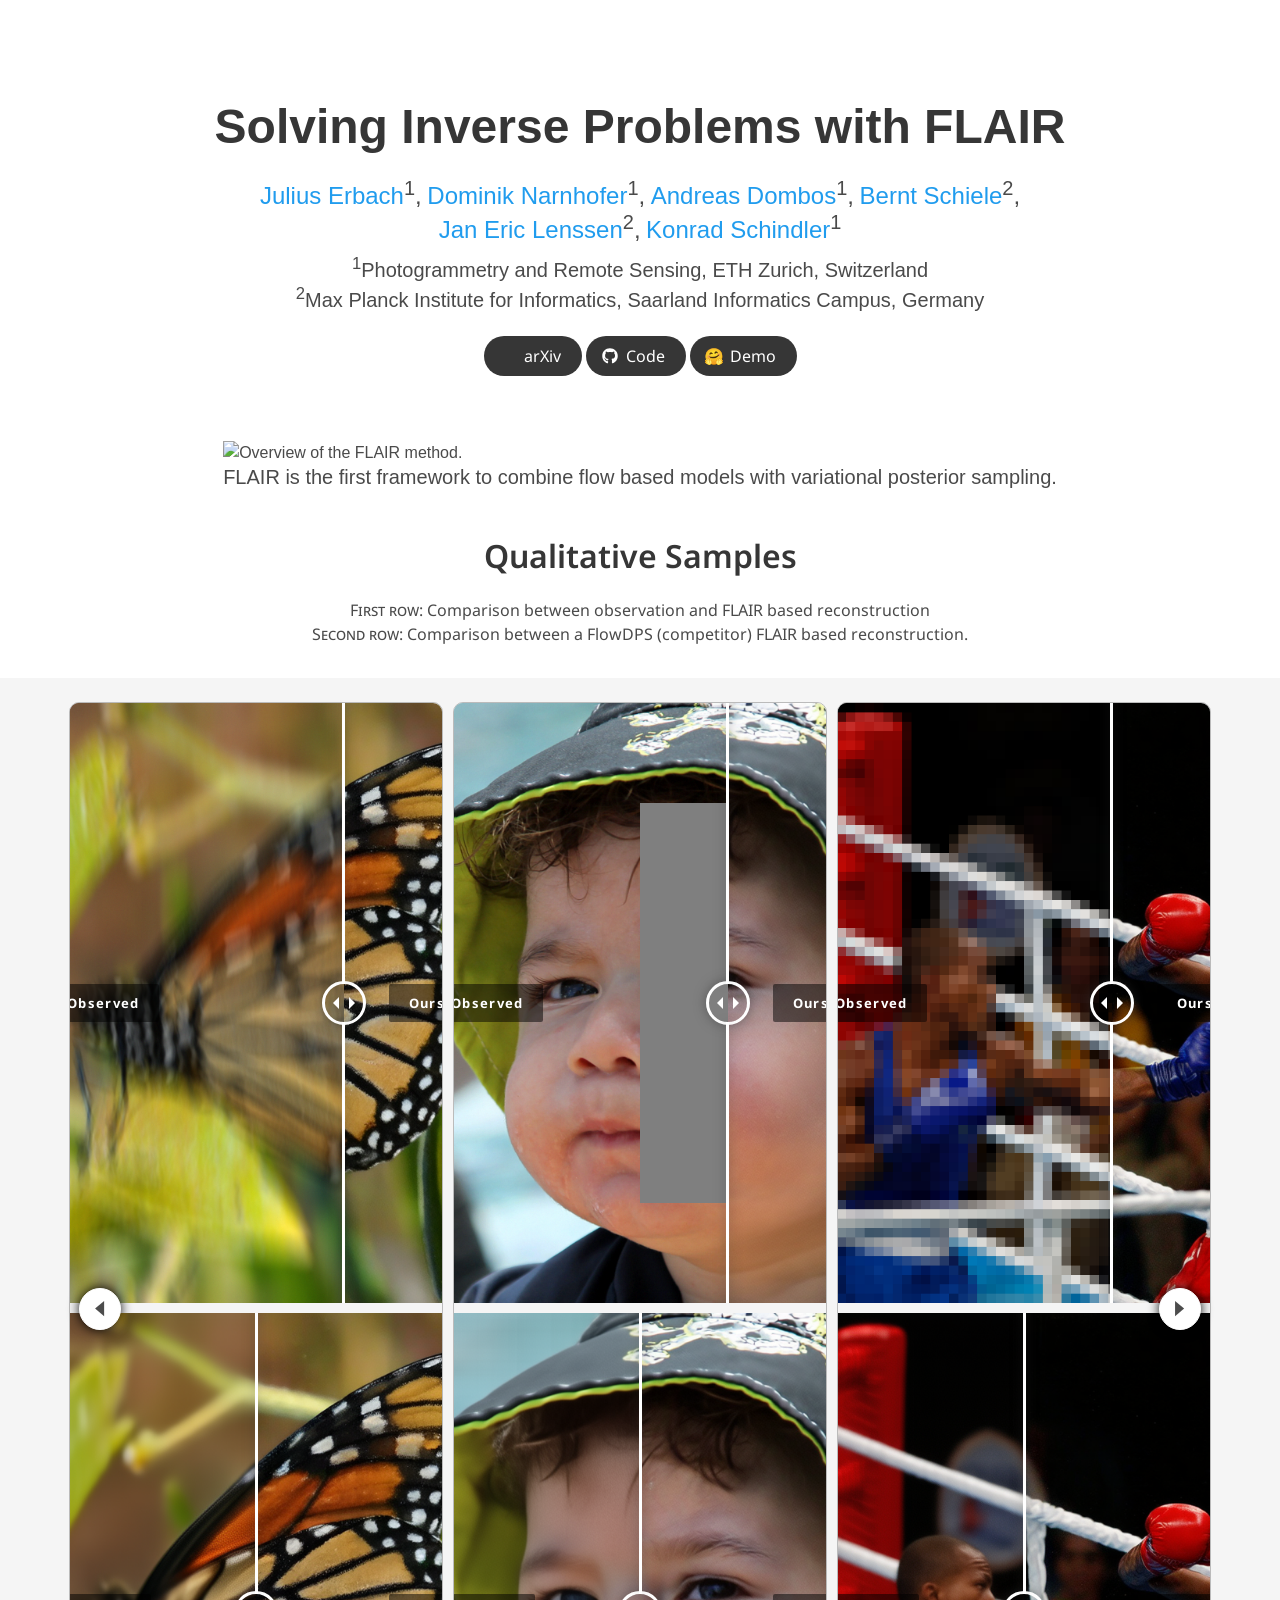
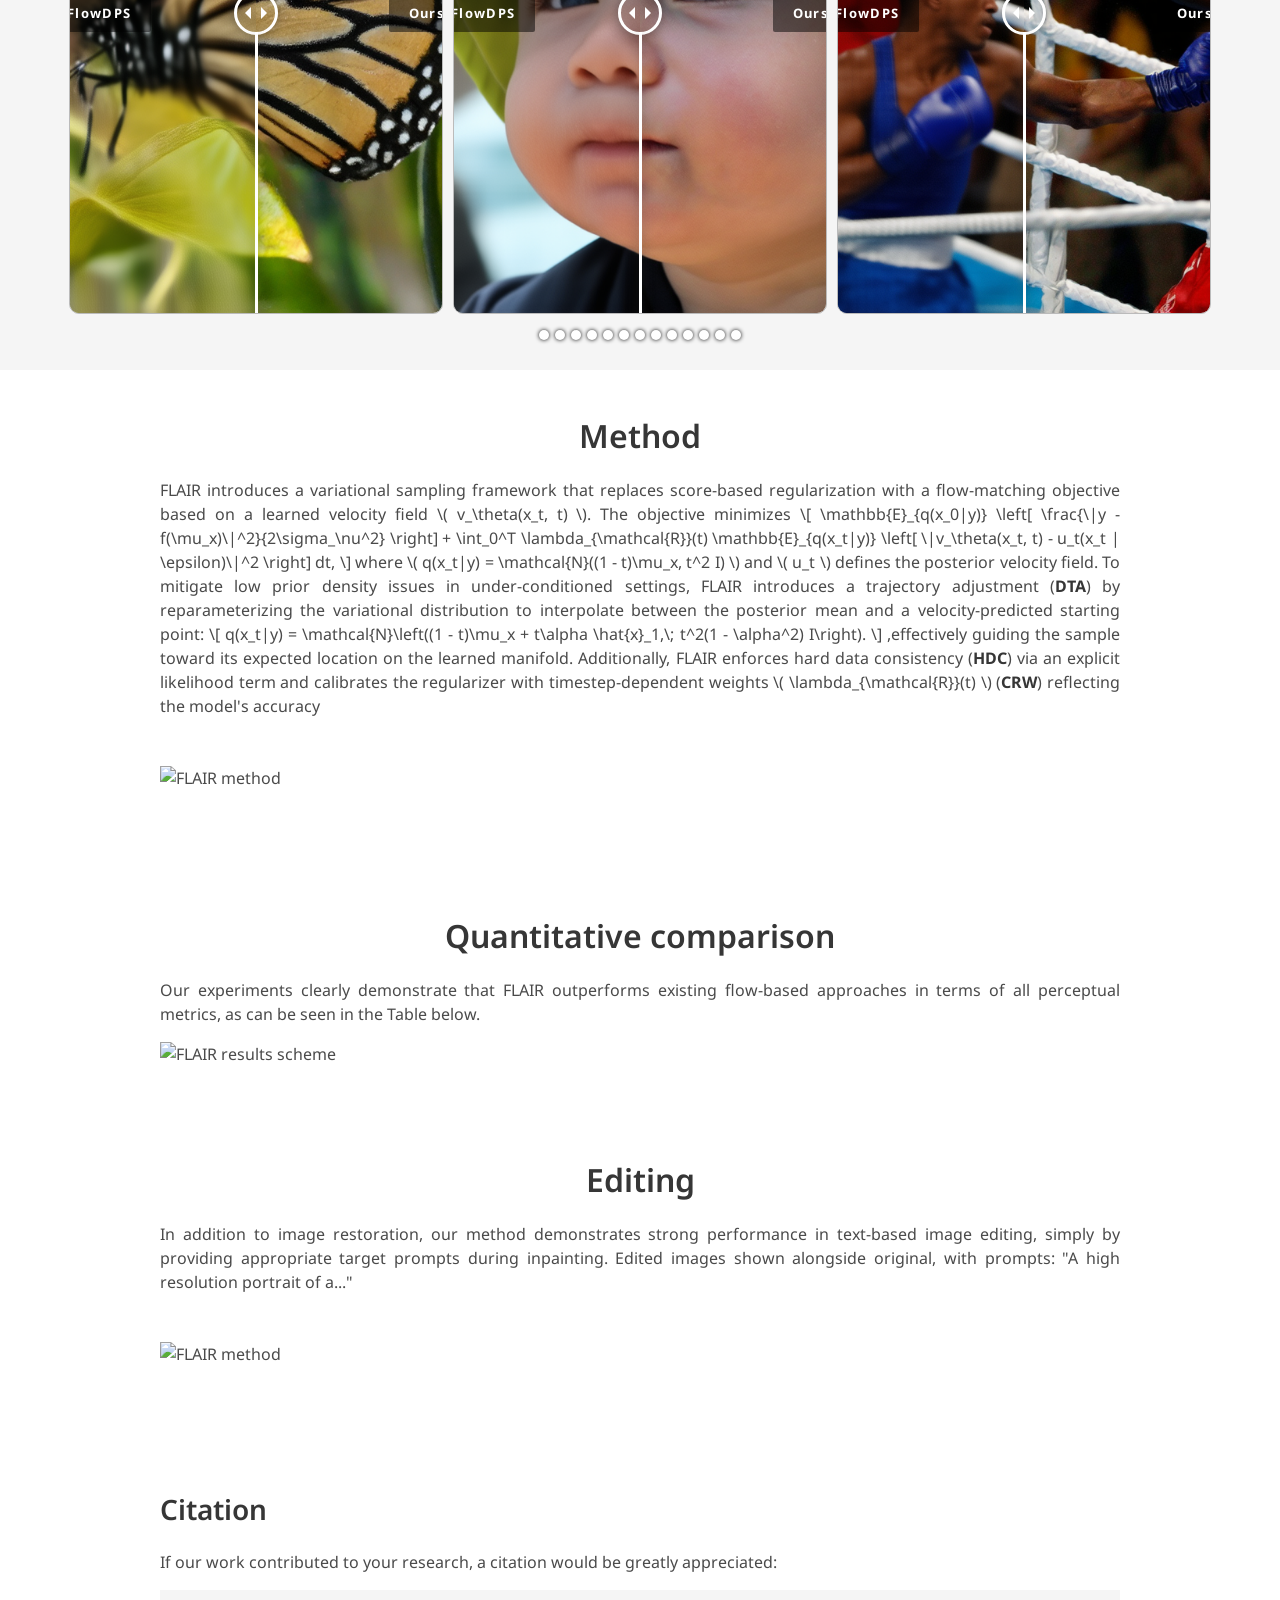
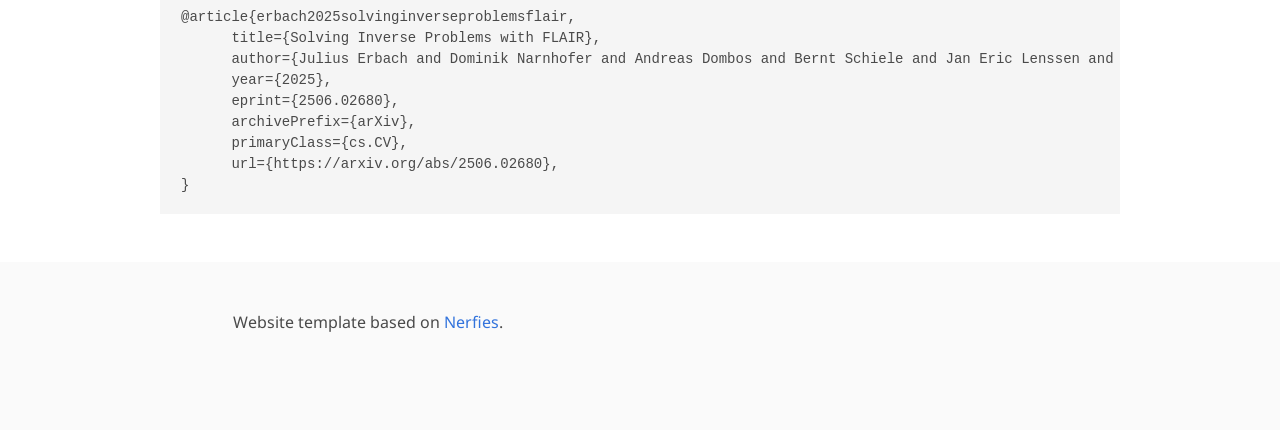
==== commit f5493289: "arxiv citation" ====
--- a/index.html
+++ b/index.html
@@ -638,12 +638,15 @@
     <div class="container is-max-desktop content">
       <h2 class="title">Citation</h2>
       <p>If our work contributed to your research, a citation would be greatly appreciated:</p>
-      <pre><code>@article{er2025solving,
-      title={Solving Inverse Problems with FLAIR},
-      author={Erbach, Julius and Narnhofer, Dominik, and Dombos Andreas, and Jan Eric Lenssen, and Bernt Schiele and Schindler, Konrad},
-      journal={arXiv},
-      year={2025}
-    }</code></pre>
+      <pre><code>@article{erbach2025solvinginverseproblemsflair,
+      title={Solving Inverse Problems with FLAIR}, 
+      author={Julius Erbach and Dominik Narnhofer and Andreas Dombos and Bernt Schiele and Jan Eric Lenssen and Konrad Schindler},
+      year={2025},
+      eprint={2506.02680},
+      archivePrefix={arXiv},
+      primaryClass={cs.CV},
+      url={https://arxiv.org/abs/2506.02680}, 
+}</code></pre>
     </div>
   </section>
 
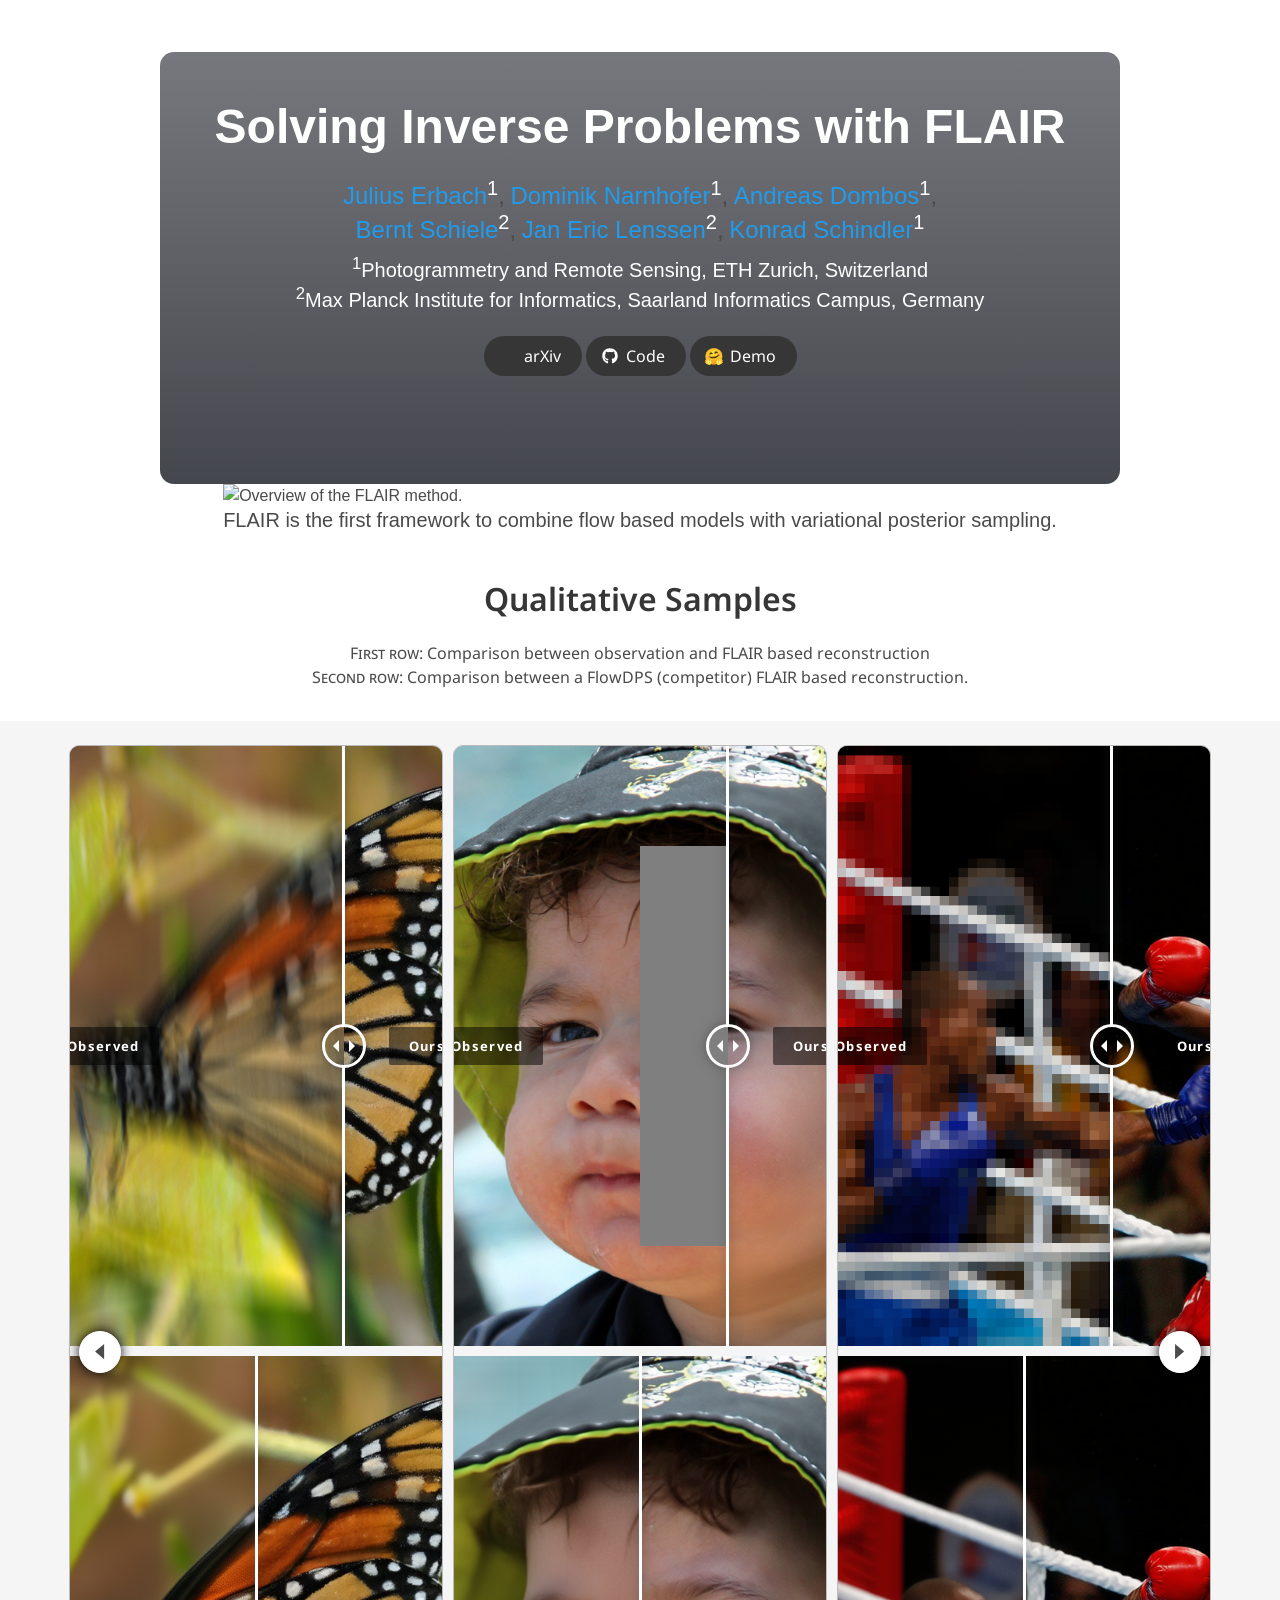
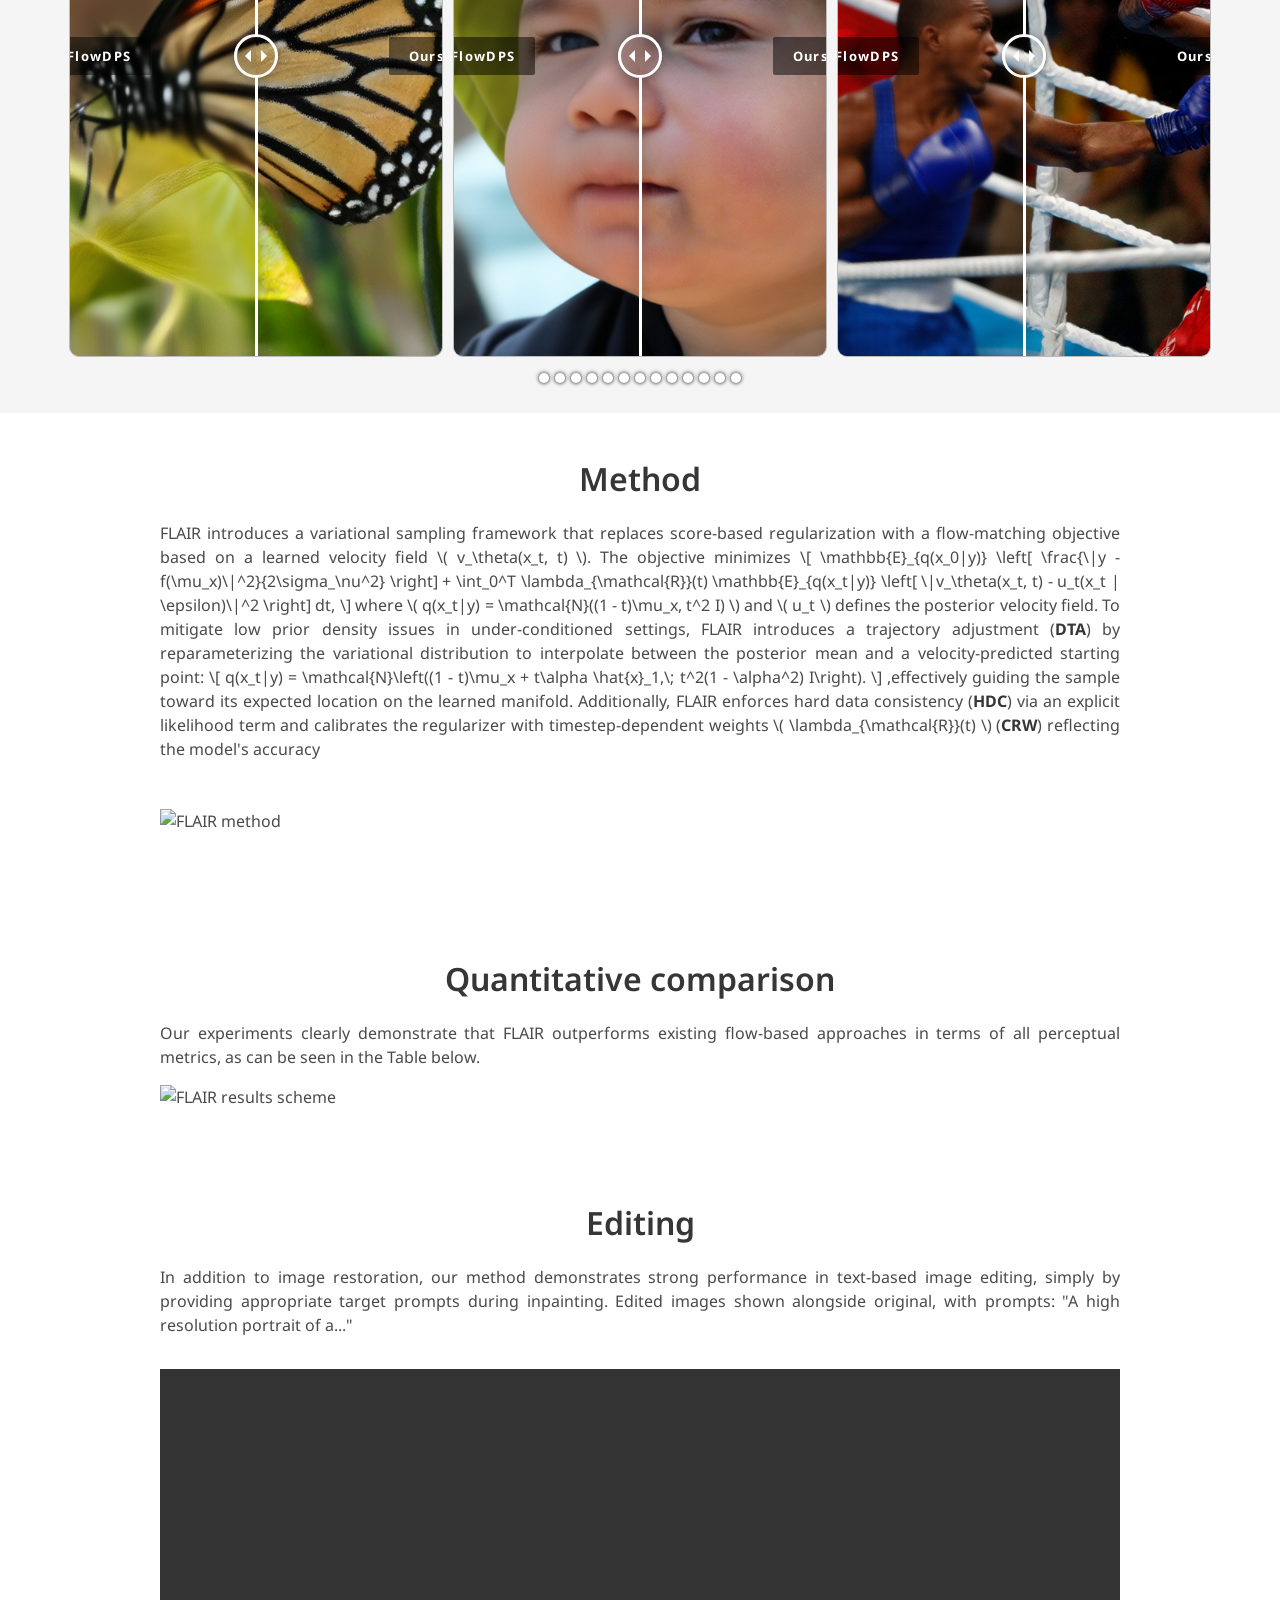
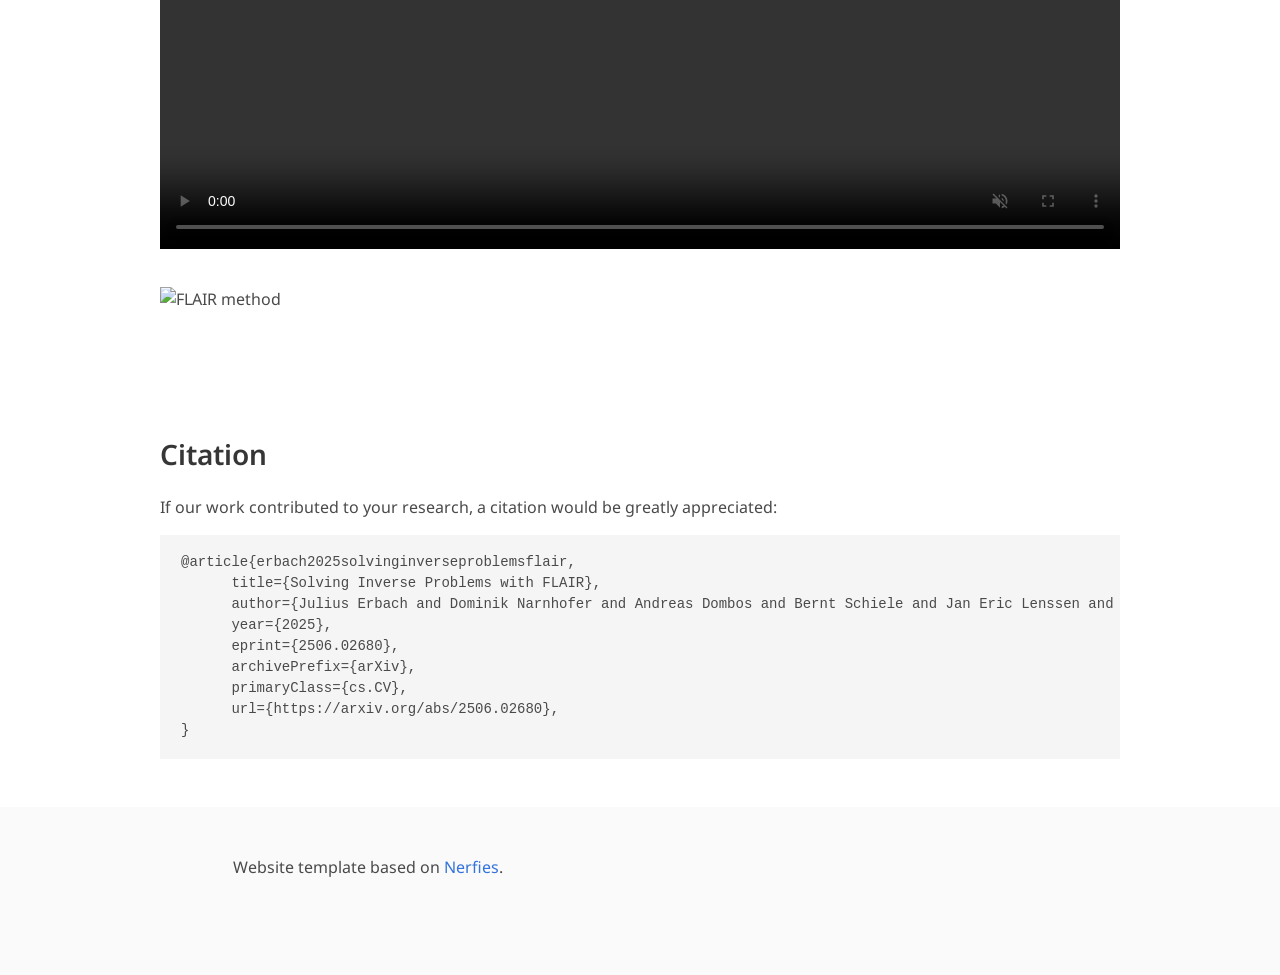
==== commit d4ee4760: "added video hero" ====
--- a/index.html
+++ b/index.html
@@ -88,7 +88,13 @@
     </div>
   </nav>
 
-  <section class="hero">
+  <section class="hero video-hero">
+    <div class="video-hero__container">
+      <video class="video-hero__media" autoplay muted loop playsinline preload="metadata"
+        poster="./static/imgs/teaser3.svg"
+        src="./dune_matrix_teaser_inpainting.mp4" aria-hidden="true"></video>
+      <div class="video-hero__overlay" aria-hidden="true"></div>
+    </div>
     <div class="hero-body">
       <div class="container is-max-desktop">
         <div class="columns is-centered">
@@ -96,7 +102,7 @@
             <h1 class="title is-1 is-size-3-mobile publication-title">Solving Inverse Problems with FLAIR</h1>
             <div class="is-size-5 publication-authors">
               <span class="author-block">
-                <a href="https://scholar.google.com/citations?user=ZLY6D_QAAAAJ&hl=de">Julius
+                <a href="https://juliuserbach.github.io/">Julius
                   Erbach</a><sup>1</sup>,</span>
               <span class="author-block">
                 <a href="https://scholar.google.com/citations?user=tFx8AhkAAAAJ&hl=en">Dominik
@@ -104,6 +110,7 @@
               <span class="author-block">
                 <a href="">Andreas Dombos</a><sup>1</sup>,
               </span>
+              <br class="author-break">
               <span class="author-block">
                 <a
                   href="https://www.mpi-inf.mpg.de/departments/computer-vision-and-machine-learning/people/bernt-schiele">Bernt
@@ -579,6 +586,12 @@
               simply by providing appropriate target prompts during inpainting.
               Edited images shown alongside original, with prompts: "A high resolution portrait of a..."
             </p>
+            <div class="has-text-centered" style="margin-top: 2em;">
+              <video controls autoplay loop muted playsinline preload="metadata" style="width: 100%; height: auto;">
+                <source src="./dune_matrix_teaser_inpainting.mp4" type="video/mp4">
+                Your browser does not support the video tag.
+              </video>
+            </div>
             <p>
               <img id="method_train" width="100%" src="./static/imgs/julius.svg" alt="FLAIR method"
                 style="margin-top: 2em; margin-bottom: 2em;" />
@@ -668,4 +681,4 @@
 
 </body>
 
-</html>+</html>
--- a/static/css/index.css
+++ b/static/css/index.css
@@ -25,8 +25,7 @@
     font-family: "Google Sans", sans-serif;
 }
 
-.publication-title {
-}
+.publication-title {}
 
 .publication-banner {
     max-height: parent;
@@ -40,11 +39,87 @@
     object-fit: fit;
 }
 
-.publication-header .hero-body {
-}
+.publication-header .hero-body {}
 
 .publication-title {
     font-family: "Google Sans", sans-serif;
+}
+
+
+/* Video hero: background video behind text, no Bulma conflicts */
+.video-hero {
+    position: relative;
+    overflow: hidden;
+    width: 100%;
+    /* Keep the hero from becoming too wide relative to its height.
+       Limits width to ~21:9 based on a target 48vh height, and also caps to 92vw/1280px. */
+    max-width: min(92vw, 1280px, calc(48vh * (20 / 9)));
+    /* Use dynamic viewport units when available (Safari/iOS); the latter overrides. */
+    max-width: min(92vw, 1280px, calc(48dvh * (20 / 9)));
+    min-height: clamp(280px, 48dvh, 640px);
+    margin: 0 auto;
+    border-radius: 14px;
+    /* rounded corners */
+}
+
+.video-hero__container {
+    position: absolute;
+    inset: 0;
+    z-index: 1;
+}
+
+.video-hero__media {
+    display: block;
+    width: 100%;
+    height: 100%;
+    object-fit: cover;
+    /* fill and crop to container */
+}
+
+.video-hero__overlay {
+    position: absolute;
+    inset: 0;
+    background: linear-gradient(180deg, rgba(6, 9, 18, .55) 0%, rgba(6, 9, 18, .75) 100%);
+    pointer-events: none;
+    z-index: 2;
+}
+
+.video-hero .hero-body {
+    position: relative;
+    z-index: 3;
+    /* above video and overlay */
+}
+
+/* Header text colors over the video */
+.video-hero .publication-title {
+    color: #fff;
+}
+
+.video-hero .footer-section,
+.video-hero .author-block-footer {
+    color: #fff;
+}
+
+/* Make superscripts in the hero white (e.g., author affiliations) */
+.video-hero sup {
+    color: #fff;
+}
+
+@media (max-width: 768px) {
+    .video-hero {
+        border-radius: 12px;
+    }
+
+    /* (optional) responsive hero typography */
+    .teaser .hero-body .title {
+        font-size: clamp(1.25rem, 6vw, 2rem);
+        line-height: 1.15;
+    }
+
+    .teaser .hero-body .subtitle {
+        font-size: clamp(0.95rem, 4.2vw, 1.25rem);
+        line-height: 1.25;
+    }
 }
 
 .publication-authors {
@@ -67,8 +142,7 @@
     font-weight: bolder;
 }
 
-.publication-authors {
-}
+.publication-authors {}
 
 .publication-authors a {
     color: hsl(204, 86%, 53%) !important;
@@ -80,25 +154,32 @@
 
 .author-block {
     display: inline-block;
-    margin: 0; /* Removes extra margin between lines */
-    line-height: 1; /* Adjusts the space between lines if needed */
-    font-size: 1.2em; /* Adjust this value as needed */
+    margin: 0;
+    /* Removes extra margin between lines */
+    line-height: 1;
+    /* Adjusts the space between lines if needed */
+    font-size: 1.2em;
+    /* Adjust this value as needed */
 }
 
 .author-block-footer {
     display: block;
-    margin: 0; /* Removes extra margin between lines */
-    line-height: 1; /* Adjusts the space between lines if needed */
-    font-size: 0.9em; /* Adjust this value as needed */
+    margin: 0;
+    /* Removes extra margin between lines */
+    line-height: 1;
+    /* Adjusts the space between lines if needed */
+    font-size: 0.9em;
+    /* Adjust this value as needed */
 }
 
 .footer-section {
-    margin-top: 0.5em; /* Adjust the spacing as needed */
-    margin-bottom: 0.5em; /* Adjust the spacing as needed */
-}
-
-.publication-banner img {
-}
+    margin-top: 0.5em;
+    /* Adjust the spacing as needed */
+    margin-bottom: 0.5em;
+    /* Adjust the spacing as needed */
+}
+
+.publication-banner img {}
 
 .publication-authors {
     /*color: #4286f4;*/
@@ -122,8 +203,7 @@
     height: 100%;
 }
 
-.publication-body img {
-}
+.publication-body img {}
 
 .results-carousel {
     visibility: hidden;
@@ -179,8 +259,7 @@
     position: relative;
 }
 
-#results-carousel-horizontal .twentytwenty-wrapper {
-}
+#results-carousel-horizontal .twentytwenty-wrapper {}
 
 #results-carousel-horizontal .twoitem {
     background-color: transparent;
@@ -232,13 +311,15 @@
 \.twentytwenty-container .cmpcontent img {
     width: 100%;
     height: 100%;
-    object-fit: cover; /* Crop/zoom images to fill container */
+    object-fit: cover;
+    /* Crop/zoom images to fill container */
     display: block;
 }
 
 .twentytwenty-container-bottom .cmpcontent {
     position: relative;
-    overflow: hidden; /* Ensures anything outside the container is hidden */
+    overflow: hidden;
+    /* Ensures anything outside the container is hidden */
 }
 
 .twentytwenty-container-bottom .cmpcontent img {
@@ -260,7 +341,8 @@
     min-height: 100%;
     /* width: 200%; */
     /* height: auto; */
-    object-fit: cover; /* or 'fill' if you prefer */
+    object-fit: cover;
+    /* or 'fill' if you prefer */
 }
 
 .slider-navigation-previous {
@@ -287,12 +369,18 @@
 }
 
 .selectable {
-    -webkit-touch-callout: all; /* iOS Safari */
-    -webkit-user-select: all; /* Safari */
-    -khtml-user-select: all; /* Konqueror HTML */
-    -moz-user-select: all; /* Firefox */
-    -ms-user-select: all; /* Internet Explorer/Edge */
-    user-select: all; /* Chrome and Opera */
+    -webkit-touch-callout: all;
+    /* iOS Safari */
+    -webkit-user-select: all;
+    /* Safari */
+    -khtml-user-select: all;
+    /* Konqueror HTML */
+    -moz-user-select: all;
+    /* Firefox */
+    -ms-user-select: all;
+    /* Internet Explorer/Edge */
+    user-select: all;
+    /* Chrome and Opera */
 }
 
 .interpolation-panel {
@@ -305,8 +393,7 @@
     border-radius: 5px;
 }
 
-.interpolation-video-column {
-}
+.interpolation-video-column {}
 
 .interpolation-panel .slider {
     margin: 0 !important;
@@ -322,8 +409,10 @@
 
 .interpolation-image,
 #interpolation-image-wrapper img {
-    max-width: 300px; /* or any desired width */
-    height: auto; /* keep aspect ratio */
+    max-width: 300px;
+    /* or any desired width */
+    height: auto;
+    /* keep aspect ratio */
 }
 
 .author-block-footer {
@@ -332,4 +421,4 @@
 
 .navbar {
     visibility: hidden !important;
-}
+}
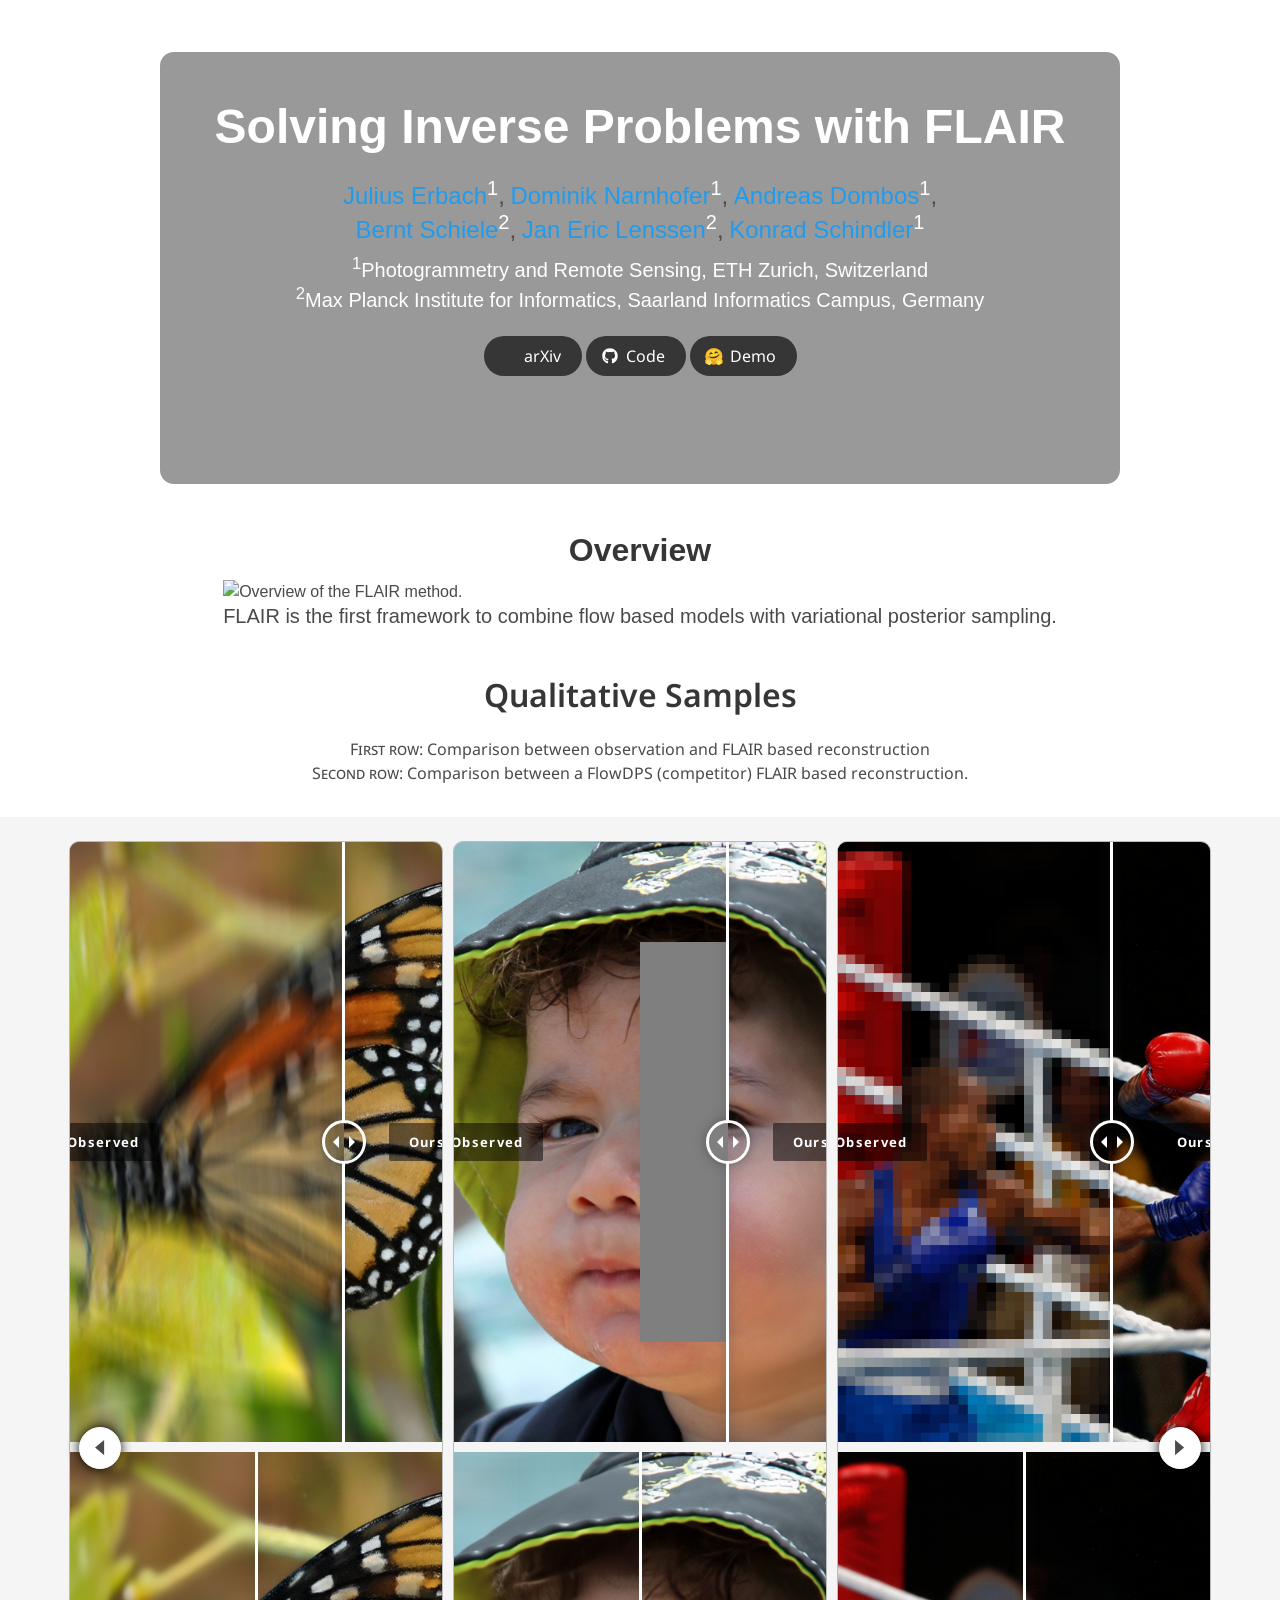
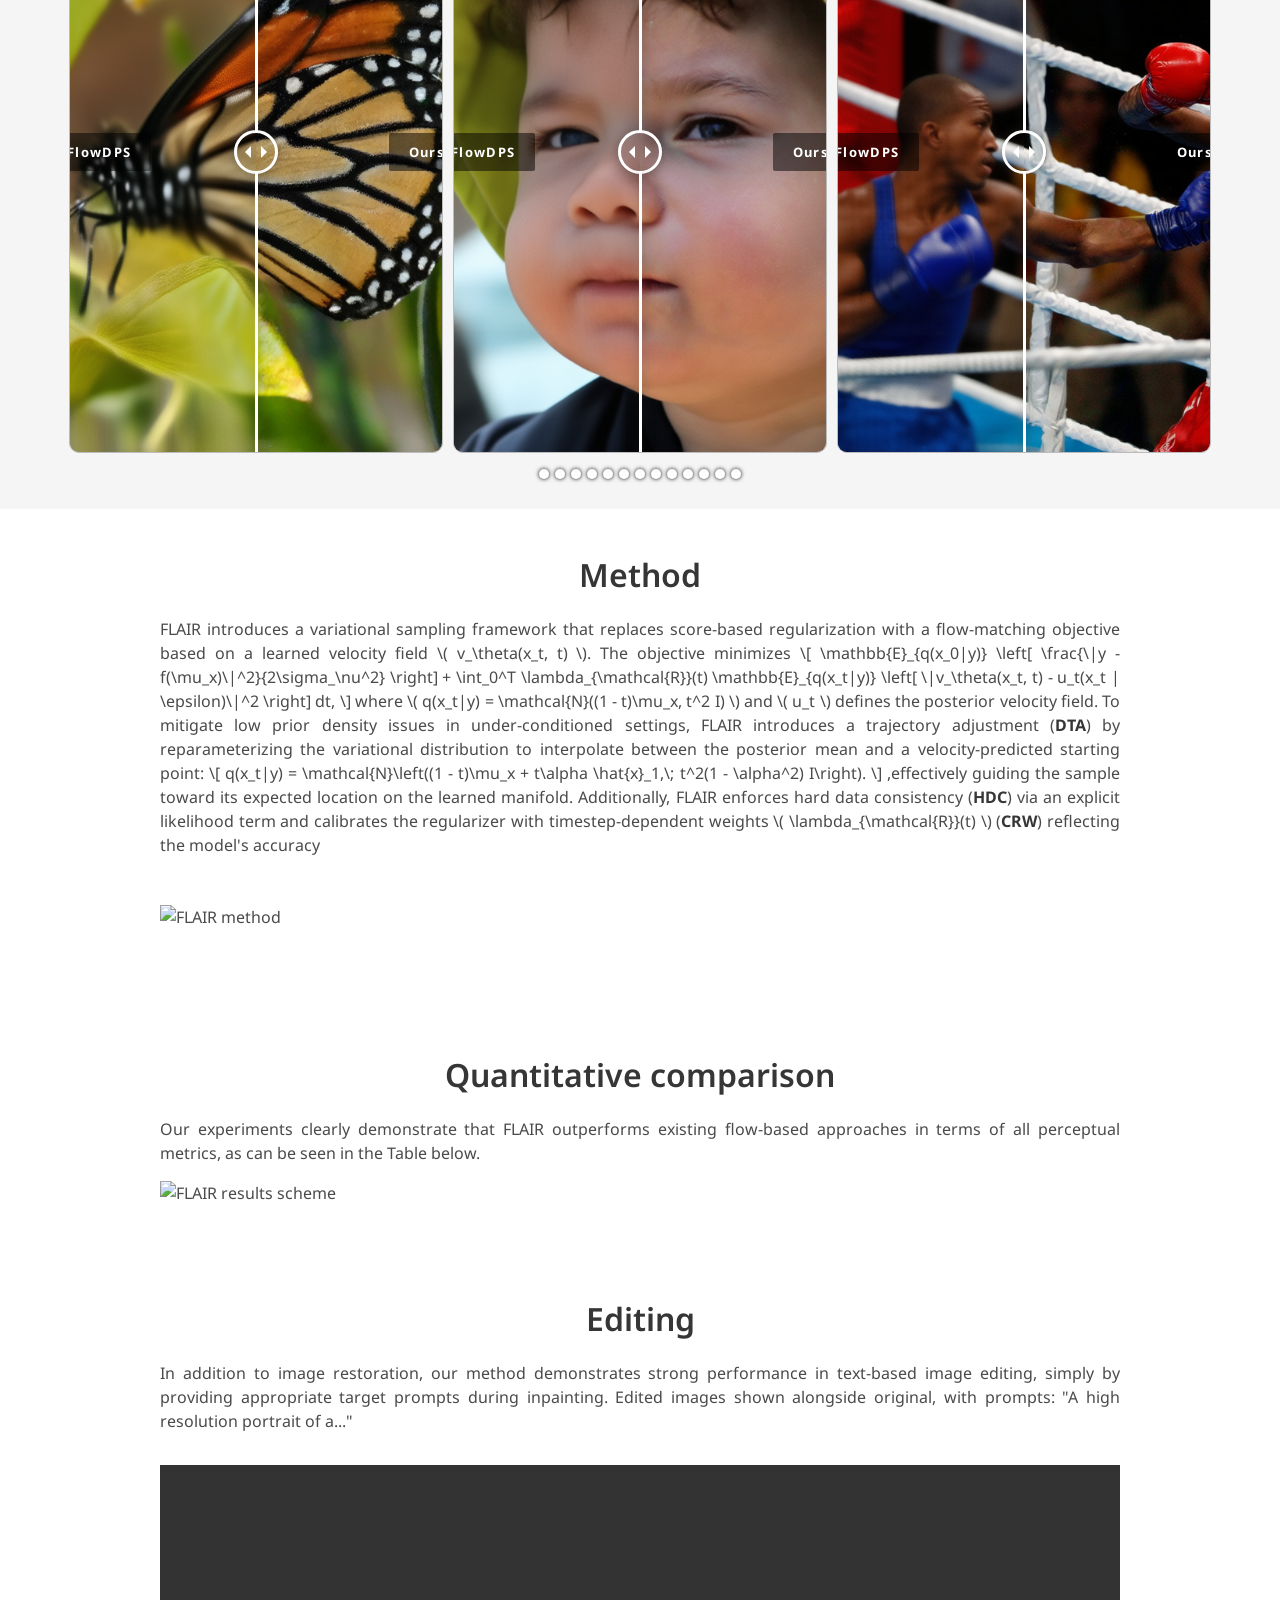
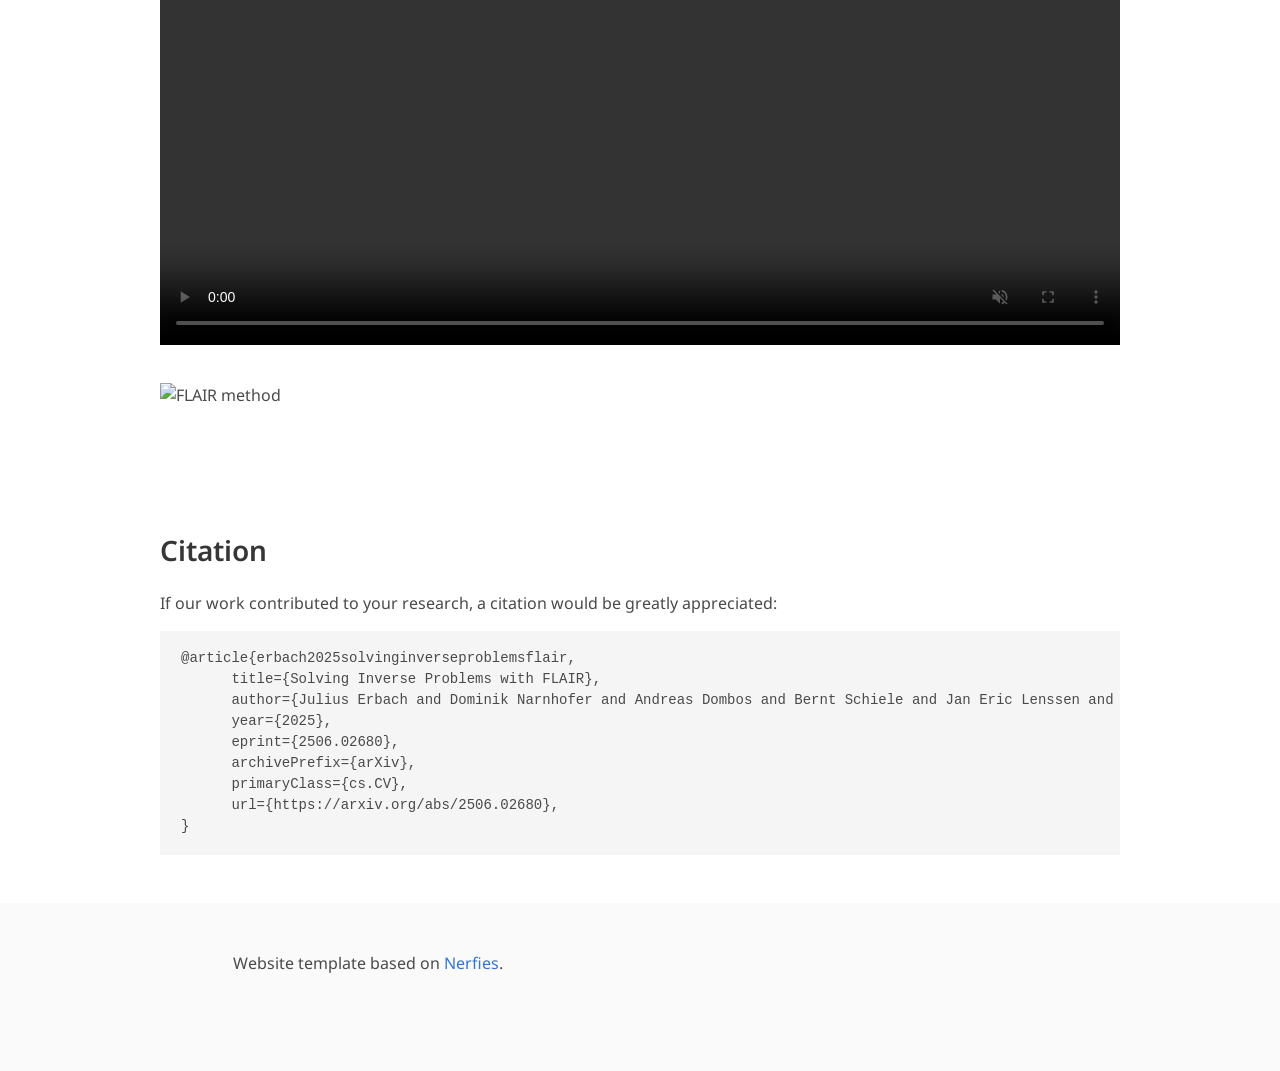
==== commit a28e1e69: "added overview section" ====
--- a/index.html
+++ b/index.html
@@ -184,6 +184,7 @@
   <section class="hero teaser">
     <div class="container is-max-desktop">
       <div class="hero-body">
+        <h2 class="title is-3 has-text-centered is-spaced">Overview</h2>
         <img id="method_train" width="100%" src="./static/imgs/teaser3.svg" alt="Overview of the FLAIR method." />
         <h2 class="subtitle has-text-centered">
           <span class="dnerf">FLAIR</span> is the first framework to combine flow based models with variational
--- a/static/css/index.css
+++ b/static/css/index.css
@@ -17,8 +17,13 @@
 }
 
 .teaser .hero-body {
-    padding-top: 0;
+    padding-top: 3rem; /* add space above Overview */
     padding-bottom: 3rem;
+}
+
+/* Nudge the space between the Overview title and the figure */
+.teaser .hero-body .title.is-spaced {
+    margin-bottom: 0.75rem;
 }
 
 .teaser {
@@ -79,7 +84,8 @@
 .video-hero__overlay {
     position: absolute;
     inset: 0;
-    background: linear-gradient(180deg, rgba(6, 9, 18, .55) 0%, rgba(6, 9, 18, .75) 100%);
+    /* background: linear-gradient(180deg, rgba(6, 9, 18, .55) 0%, rgba(6, 9, 18, .75) 100%); */
+    background: rgba(0, 0, 0, 0.4);
     pointer-events: none;
     z-index: 2;
 }
@@ -421,4 +427,4 @@
 
 .navbar {
     visibility: hidden !important;
-}+}
